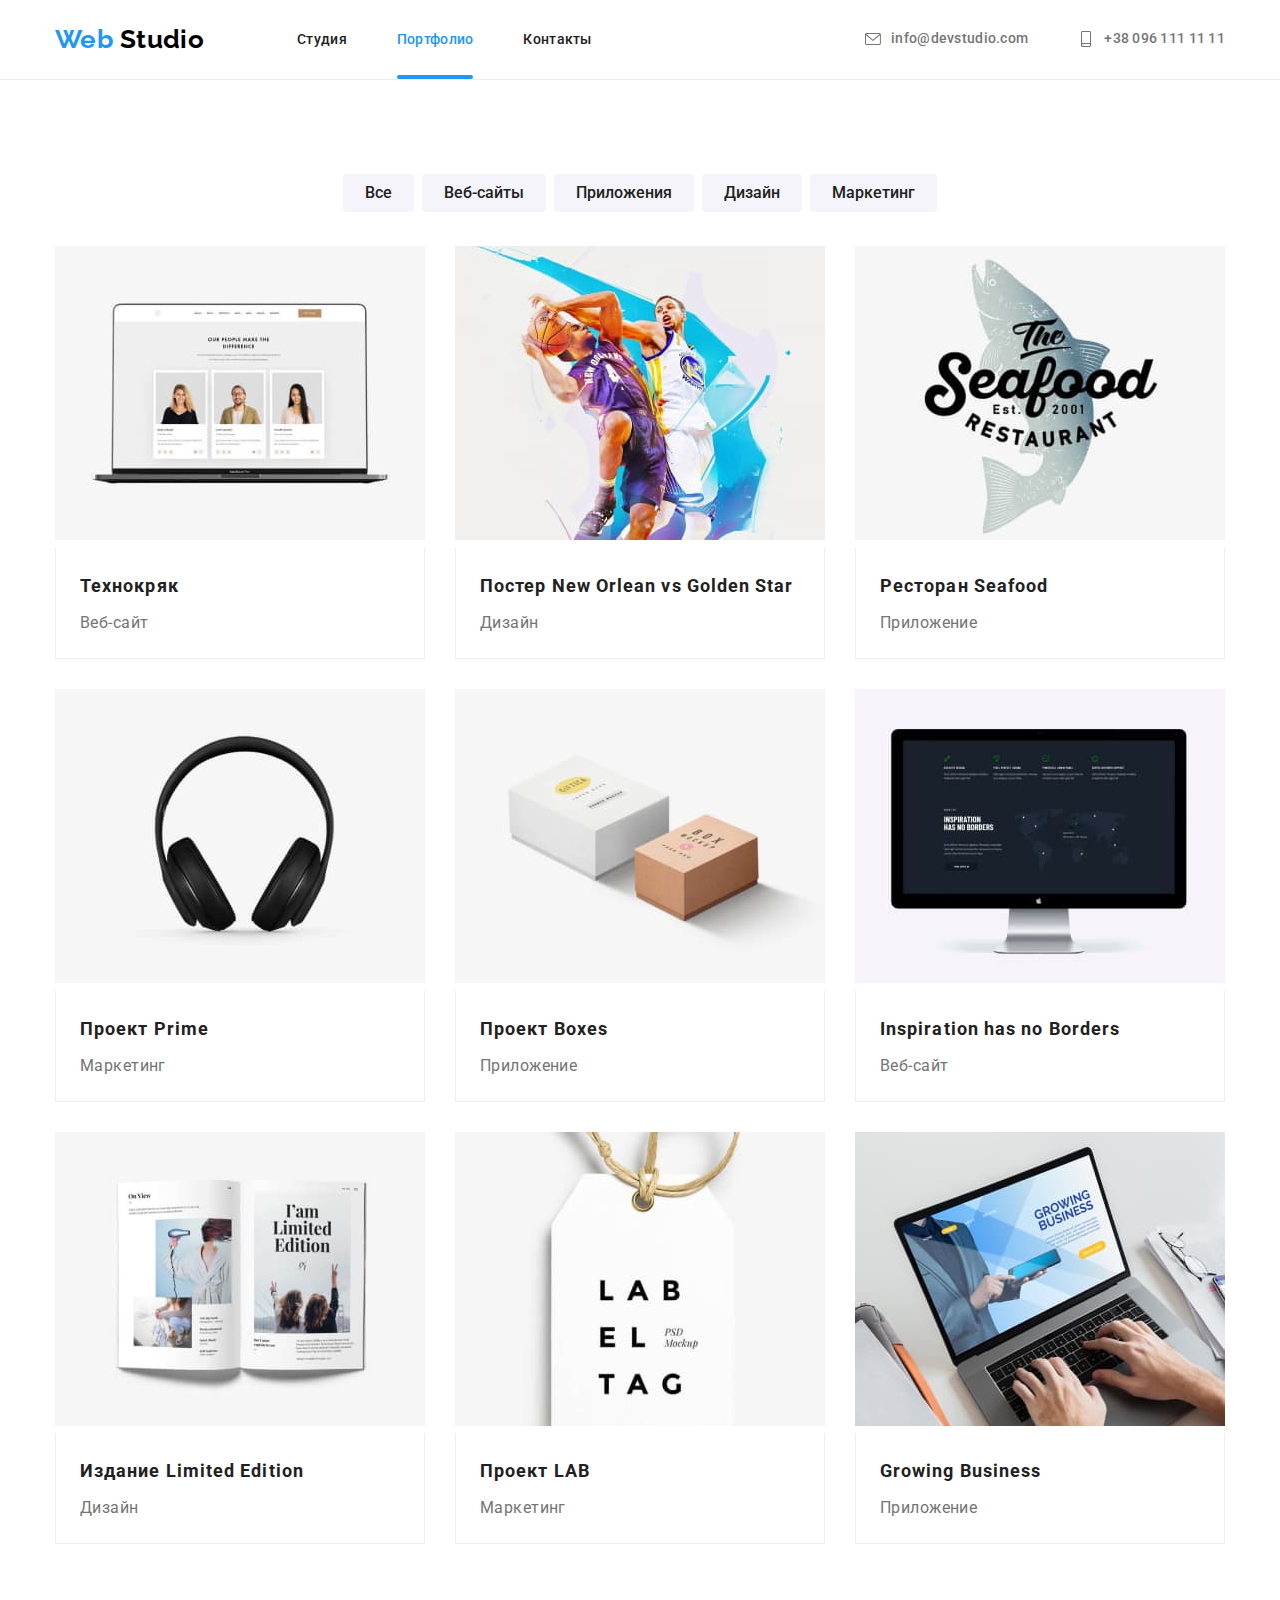
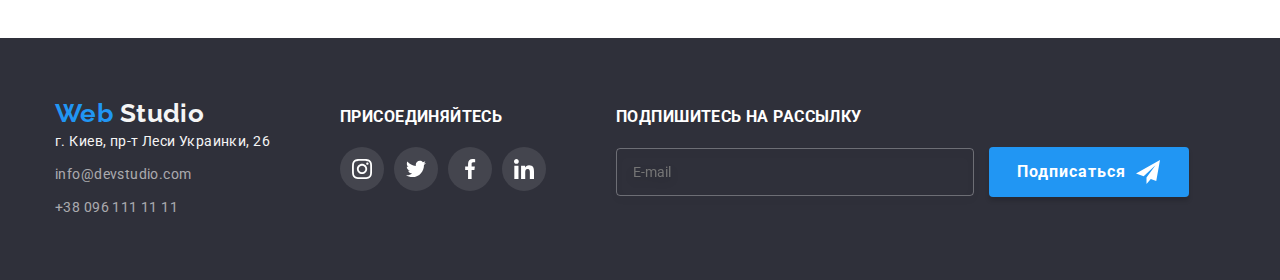
==== portfolio.html @ cd80f379 "sdtn" ====
<!DOCTYPE html>
<html lang="ru">
	<head>
		<meta charset="UTF-8" />
		<meta http-equiv="X-UA-Compatible" content="IE=edge" />
		<meta name="viewport" content="width=device-width, initial-scale=1.0" />
		<link rel="preconnect" href="https://fonts.googleapis.com" />
		<link rel="preconnect" href="https://fonts.gstatic.com" crossorigin />
		<link
			href="https://fonts.googleapis.com/css2?family=Raleway:wght@700&family=Roboto:wght@400;500;700;900&display=swap"
			rel="stylesheet"
		/>
		<title>Document</title>
		<link
			rel="stylesheet"
			href="https://cdnjs.cloudflare.com/ajax/libs/modern-normalize/1.1.0/modern-normalize.min.css"
		/>
		<link rel="stylesheet" href="./css/styles.css" />
	</head>
	<body>
		<!-- Верхняя линия -->
		<header class="header">
			<div class="container main-nav">
				<a href="./index.html" class="logo">Web <span class="logo-studio">Studio</span> </a>
				<nav>
					<ul class="site-nav list">
						<li class="item"><a href="./index.html" class="link">Студия</a></li>
						<li class="item"><a href="./portfolio.html" class="link current">Портфолио</a></li>
						<li class="item"><a href="" class="link">Контакты</a></li>
					</ul>
				</nav>
				<ul class="header-contacts list">
					<li class="item">
						<a href="mailto:info@devstudio.com" class="link">
							<svg class="icon">
								<use href="./images/icon.svg#envelope"></use></svg
							>info@devstudio.com</a
						>
					</li>
					<li class="item">
						<a href="tel:+380961111111" class="link">
							<svg class="icon">
								<use href="./images/icon.svg#smartphone"></use></svg
							>+38 096 111 11 11</a
						>
					</li>
				</ul>
			</div>
		</header>
		<main>
			<!-- Фильтр -->
			<section class="portfolio">
				<div class="container">
					<!-- Прихований заголовок -->
					<h2 class="visually-hidden">Фильтр</h2>
					<ul class="list filter">
						<li class="item"><button type="button" class="btn">Все</button></li>
						<li class="item"><button type="button" class="btn">Веб-сайты</button></li>
						<li class="item"><button type="button" class="btn">Приложения</button></li>
						<li class="item"><button type="button" class="btn">Дизайн</button></li>
						<li class="item"><button type="button" class="btn">Маркетинг</button></li>
					</ul>
					<!-- Прихований заголовок -->
					<h2 class="visually-hidden">Проекты</h2>
					<ul class="list projects">
						<li class="item">
							<a class="link" href="">
								<div class="box-image">
									<img src="./images/portfolio-projects/project1.jpg" alt="" width="370" class="photo" />
									<div class="hidden">
										<p class="hidden-text"
											>Ресурс предлагает комплексные предложения с разным уровнем функционала и сервисов. Все это
											позволит посетителю получить исчерпывающие сведения о компании или частном лице.</p
										>
									</div>
								</div>
								<div class="photo-text">
									<h3 class="list-titel">Технокряк</h3>
									<p class="list-text">Веб-сайт</p>
								</div>
							</a>
						</li>
						<li class="item">
							<a href="" class="link">
								<div class="box-image">
									<img src="./images/portfolio-projects/project2.jpg" alt="" width="370" class="photo" />
									<div class="hidden">
										<p class="hidden-text"
											>Ресурс предлагает комплексные предложения с разным уровнем функционала и сервисов. Все это
											позволит посетителю получить исчерпывающие сведения о компании или частном лице.</p
										>
									</div>
								</div>
								<div class="photo-text">
									<h3 class="list-titel">Постер New Orlean vs Golden Star</h3>
									<p class="list-text">Дизайн</p>
								</div>
							</a>
						</li>
						<li class="item">
							<a href="" class="link">
								<div class="box-image">
									<img src="./images/portfolio-projects/project3.jpg" alt="" width="370" class="photo" />
									<div class="hidden">
										<p class="hidden-text"
											>Ресурс предлагает комплексные предложения с разным уровнем функционала и сервисов. Все это
											позволит посетителю получить исчерпывающие сведения о компании или частном лице.</p
										>
									</div>
								</div>
								<div class="photo-text">
									<h3 class="list-titel">Ресторан Seafood</h3>
									<p class="list-text">Приложение</p>
								</div>
							</a>
						</li>
						<li class="item">
							<a href="" class="link">
								<div class="box-image">
									<img src="./images/portfolio-projects/project4.jpg" alt="" width="370" class="photo" />
									<div class="hidden">
										<p class="hidden-text"
											>Ресурс предлагает комплексные предложения с разным уровнем функционала и сервисов. Все это
											позволит посетителю получить исчерпывающие сведения о компании или частном лице.</p
										>
									</div>
								</div>
								<div class="photo-text">
									<h3 class="list-titel">Проект Prime</h3>
									<p class="list-text">Маркетинг</p>
								</div>
							</a>
						</li>
						<li class="item">
							<a href="" class="link">
								<div class="box-image">
									<img src="./images/portfolio-projects/project5.jpg" alt="" width="370" class="photo" />
									<div class="hidden">
										<p class="hidden-text"
											>Ресурс предлагает комплексные предложения с разным уровнем функционала и сервисов. Все это
											позволит посетителю получить исчерпывающие сведения о компании или частном лице.</p
										>
									</div>
								</div>
								<div class="photo-text">
									<h3 class="list-titel">Проект Boxes</h3>
									<p class="list-text">Приложение</p>
								</div>
							</a>
						</li>
						<li class="item">
							<a href="" class="link">
								<div class="box-image">
									<img src="./images/portfolio-projects/project6.jpg" alt="" width="370" class="photo" />
									<div class="hidden">
										<p class="hidden-text"
											>Ресурс предлагает комплексные предложения с разным уровнем функционала и сервисов. Все это
											позволит посетителю получить исчерпывающие сведения о компании или частном лице.</p
										>
									</div>
								</div>
								<div class="photo-text">
									<h3 class="list-titel">Inspiration has no Borders</h3>
									<p class="list-text">Веб-сайт</p>
								</div>
							</a>
						</li>
						<li class="item">
							<a href="" class="link">
								<div class="box-image">
									<img src="./images/portfolio-projects/project7.jpg" alt="" width="370" class="photo" />
									<div class="hidden">
										<p class="hidden-text"
											>Ресурс предлагает комплексные предложения с разным уровнем функционала и сервисов. Все это
											позволит посетителю получить исчерпывающие сведения о компании или частном лице.</p
										>
									</div>
								</div>
								<div class="photo-text">
									<h3 class="list-titel">Издание Limited Edition</h3>
									<p class="list-text">Дизайн</p>
								</div>
							</a>
						</li>
						<li class="item">
							<a href="" class="link">
								<div class="box-image">
									<img src="./images/portfolio-projects/project8.jpg" alt="" width="370" class="photo" />
									<div class="hidden">
										<p class="hidden-text"
											>Ресурс предлагает комплексные предложения с разным уровнем функционала и сервисов. Все это
											позволит посетителю получить исчерпывающие сведения о компании или частном лице.</p
										>
									</div>
								</div>
								<div class="photo-text">
									<h3 class="list-titel">Проект LAB</h3>
									<p class="list-text">Маркетинг</p>
								</div>
							</a>
						</li>
						<li class="item">
							<a href="" class="link">
								<div class="box-image">
									<img src="./images/portfolio-projects/project9.jpg" alt="" width="370" class="photo" />
									<div class="hidden">
										<p class="hidden-text"
											>Ресурс предлагает комплексные предложения с разным уровнем функционала и сервисов. Все это
											позволит посетителю получить исчерпывающие сведения о компании или частном лице.</p
										>
									</div>
								</div>
								<div class="photo-text">
									<h3 class="list-titel">Growing Business</h3>
									<p class="list-text">Приложение</p>
								</div>
							</a>
						</li>
					</ul>
				</div>
			</section>
		</main>
		<!-- Подвал -->
		<footer class="footer">
			<div class="container">
				<div class="blok">
					<a href="./index.html" class="logo">Web <span class="logo-studio">Studio</span> </a>
					<address>
						<p class="address">г. Киев, пр-т Леси Украинки, 26</p>
						<ul class="footer-contacts list">
							<li class="item">
								<a href="mailto:info@devstudio.com" class="link">info@devstudio.com</a>
							</li>
							<li class="item"><a href="tel:+380961111111" class="link">+38 096 111 11 11</a></li>
						</ul>
					</address>
				</div>
				<div class="blok">
					<h3 class="blok-titel">присоединяйтесь</h3>
					<ul class="list social-links-company">
						<li class="item-links">
							<a class="link" href=""
								><svg class="icon">
									<use href="./images/icon.svg#instagram"></use>
								</svg>
							</a>
						</li>
						<li class="item-links">
							<a class="link" href=""
								><svg class="icon">
									<use href="./images/icon.svg#twitter"></use></svg
							></a>
						</li>
						<li class="item-links">
							<a class="link" href=""
								><svg class="icon">
									<use href="./images/icon.svg#facebook"></use></svg></a
						></li>
						<li class="item-links">
							<a class="link" href=""
								><svg class="icon">
									<use href="./images/icon.svg#linkedin"></use></svg></a
						></li>
					</ul>
				</div>
				<div class="blok">
					<h3 class="blok-titel">Подпишитесь на рассылку</h3>
					<form>
						<input type="email" placeholder="E-mail" class="blok-email" />
						<button type="submit" class="email-button">
							<span class="email-btn">
								<span class="email-text">Подписаться</span>
								<svg class="email-icon">
									<use href="./images/icon.svg#icon-send"></use>
								</svg>
							</span>
						</button>
					</form>
				</div>
			</div>
		</footer>
		<!-- /Подвал -->
	</body>
</html>
---- css/styles.css ----
:root {
	--text-color: #757575;
	--additional-text-color: #212121;
	--background-color: #f5f5f5;
	--additional-background-color: #f5f4fa;
	--header-bacground-color: #ffffff;
	--footer-background-color: #2f303a;
	--logo-color: #000000;
	--activation-color: #2196f3;
	--activation-btn-color: #188ce8;
	--footer-link-color: rgba(255, 255, 255, 0.6);
	--border-color: #eeeeee;
	--border-header-color: #ececec;
	--icon-color: #afb1b8;
	--background-links-company: rgba(255, 255, 255, 0.1);
	--background-hidden: rgba(33, 150, 243, 0.9);
	--placeholder-color: rgba(117, 117, 117, 0.5);
	--cubic: cubic-bezier(0.4, 0, 0.2, 1);
}

body {
	font-family: "Roboto", sans-serif;
	color: var(--text-color);
	font-size: 14px;
	line-height: 1.71;
	letter-spacing: 0.03em;
}

h1,
h2,
h3,
p,
li {
	margin-top: 0;
	margin-bottom: 0;
}

.container {
	margin-left: auto;
	margin-right: auto;
	width: 1200px;
	padding-left: 15px;
	padding-right: 15px;
}

.titel {
	margin-top: 0;
	margin-bottom: 0;
	text-align: center;
}

.list {
	list-style: none;
	margin: 0;
	padding: 0;
}

.visually-hidden {
	position: absolute;
	width: 1px;
	height: 1px;
	margin: -1px;
	border: 0;
	padding: 0;

	white-space: nowrap;
	clip-path: inset(100%);
	clip: rect(0 0 0 0);
	overflow: hidden;
}

/* Верхняя линия */

.header {
	padding-top: 24px;
	padding-bottom: 24px;

	background-color: var(--header-bacground-color);
	border-bottom: 1px solid var(--border-header-color);
}

.header > .container {
	padding-top: 0;
	padding-bottom: 0;
}

.main-nav {
	display: flex;
	align-items: center;
}

.logo {
	font-family: "Raleway";
	font-weight: 700;
	font-size: 26px;
	line-height: 1.19;
	color: var(--activation-color);
	text-decoration: none;
}

.header .logo {
	margin-right: 93px;
}

.header .logo-studio {
	color: var(--logo-color);
}

.site-nav {
	display: flex;
}

.site-nav .item {
	position: relative;
}

.site-nav .item + .item {
	margin-left: 50px;
}

.site-nav .link {
	font-weight: 500;
	line-height: 1.14;
	letter-spacing: 0.02em;
	color: var(--additional-text-color);
	text-decoration: none;
}

.site-nav .current {
	color: var(--activation-color);
}

.current::after {
	content: "";
	position: absolute;
	left: 0;
	bottom: -28px;
	width: 100%;
	height: 4px;

	background: #2196f3;
	border-radius: 2px;
}

.header-contacts {
	display: flex;
	margin-left: auto;
}

.header-contacts .item + .item {
	margin-left: 50px;
}

.header-contacts .link {
	display: flex;
	align-items: center;
	font-weight: 500;
	line-height: 1.14;
	letter-spacing: 0.02em;
	color: inherit;
	text-decoration: none;
}

.site-nav,
.header-contacts {
	list-style: none;
}

.site-nav .link,
.header-contacts .link {
	transition: color 250ms var(--cubic);
}

.site-nav .link:hover,
.site-nav .link:focus,
.header-contacts .link:hover,
.header-contacts .link:focus {
	color: var(--activation-color);
}

.header-contacts .icon {
	display: inline-block;
	margin-right: 10px;
	width: 16px;
	height: 16px;
	fill: currentColor;
}
/* /Верхняя линия */

/* index */

/* Шапка */

.hero {
	text-align: center;
	padding-top: 200px;
	padding-bottom: 200px;

	background-image: linear-gradient(to right, rgba(47, 48, 58, 0.4), rgba(47, 48, 58, 0.4)),
		url(../images/background-hero.jpg);
	background-color: var(--footer-background-color);
	background-repeat: no-repeat;
	background-position: 50% 50%;
	background-size: 1600px;
}

.hero .titel {
	margin-top: 0;
	margin-bottom: 30px;
	font-weight: 900;
	font-size: 44px;
	line-height: 1.36;

	letter-spacing: 0.06em;
	text-transform: uppercase;

	color: var(--background-color);
}

.hero .btn {
	min-width: 200px;
	padding: 10px 32px;
	font-weight: 700;
	font-size: 16px;
	line-height: 1.87;
	box-shadow: 0px 4px 4px rgba(0, 0, 0, 0.15);
	border-radius: 4px;
	border: 0;

	color: var(--background-color);
	background-color: var(--activation-color);

	cursor: pointer;
	font-family: inherit;
}
/* /Шапка */

/* Особености */
.peculiarities {
	padding-top: 94px;
	padding-bottom: 94px;
}

.peculiarities > .container {
	padding-bottom: 0;
}

.peculiarities .list-titel {
	margin-bottom: 10px;
	font-weight: 700;
	font-size: 14px;
	line-height: 1.14;
	text-transform: uppercase;
	color: var(--additional-text-color);
}

.peculiarities .list {
	display: flex;
}

.peculiarities .item {
	width: calc((100%-90px) / 4);
	margin-right: 30px;
}

.peculiarities .item:nth-child(4n) {
	margin-right: 0px;
}

.peculiarities .icon-box {
	display: flex;
	align-items: center;
	justify-content: center;
	height: 120px;
	margin-bottom: 30px;

	background: #f5f4fa;
	border-radius: 4px;
}

.peculiarities .icon {
	/* display: inline-block; */
	width: 70px;
	height: 70px;
}
/* /Особености */

/* Чем мы занимаемся */
/* Наша команда */

.work {
	padding-bottom: 94px;
}

.work .list {
	display: flex;
}

.work .item {
	position: relative;
	width: calc((100%-60px) / 3);
	margin-right: 30px;
}

.work .item:nth-child(3n) {
	margin-right: 0px;
}

.work .work-image {
	height: 100%;
}

.work .box {
	position: absolute;
	left: 0;
	bottom: 0;
	width: 100%;
	height: 70px;

	display: flex;
	justify-content: center;
	align-items: center;

	background: rgba(47, 48, 58, 0.8);
}

.work .box-titel {
	font-weight: 700;
	font-size: 14px;
	line-height: 16px;
	letter-spacing: 0.03em;
	text-transform: uppercase;

	color: var(--header-bacground-color);
}

.team {
	padding-top: 94px;
	padding-bottom: 94px;
}

.team-list {
	display: flex;
}

.team .item {
	width: calc((100%-90px) / 4);
	margin-right: 30px;
	text-align: center;
	box-shadow: 0px 1px 3px rgba(0, 0, 0, 0.12), 0px 1px 1px rgba(0, 0, 0, 0.14), 0px 2px 1px rgba(0, 0, 0, 0.2);
	border-radius: 0px 0px 4px 4px;
	background-color: var(--header-bacground-color);
}

.team .item:nth-child(4n) {
	margin-right: 0px;
}

.team {
	background-color: var(--additional-background-color);
}

.work .titel,
.team .titel {
	margin-bottom: 50px;
	font-weight: 700;
	font-size: 36px;
	line-height: 1.16;
	text-align: center;
	color: var(--additional-text-color);
}

.team .photo-text {
	padding-top: 30px;
	padding-bottom: 30px;
}

.team .list-titel {
	margin-bottom: 10px;

	font-weight: 500;
	font-size: 16px;
	line-height: 1.18;
	text-align: center;
	color: var(--additional-text-color);
}

.team .list-text {
	margin-bottom: 16px;
	font-size: 16px;
	line-height: 1.19;
	text-align: center;
}

.social-links {
	display: flex;
	justify-content: center;
	color: var(--icon-color);
}

.social-links .link {
	padding: 12px;
	text-decoration: none;
	display: block;
	width: 44px;
	height: 44px;
	border-radius: 50%;

	color: var(--icon-color);
	transition: color 250ms var(--cubic), background-color 250ms var(--cubic);
}

.social-links .link:hover,
.social-links .link:focus {
	background-color: var(--activation-color);
	color: var(--header-bacground-color);
}

.social-links .icon {
	display: inline-flex;
	width: 20px;
	height: 20px;
	fill: currentColor;
}

.social-links .item-links + .item-links {
	margin-left: 10px;
}

/* /Чем мы занимаемся */
/* /Наша команда */

/* Постоянные клиенты */

.client .titel {
	margin-bottom: 50px;
	font-weight: 700;
	font-size: 36px;
	line-height: 1.16;
	text-align: center;
	color: var(--additional-text-color);
}

.client {
	padding-top: 94px;
	padding-bottom: 94px;
}

.client .list {
	display: flex;
	color: var(--icon-color);
}

.client .item {
	width: 170px;
	height: 92px;
	/* padding: 16px 32px; */
}

.client .link {
	display: flex;
	align-items: center;
	justify-content: center;
	color: var(--icon-color);

	border: 1px solid;
	border-radius: 4px;
	width: 100%;
	height: 100%;

	transition: color 250ms var(--cubic), border 250ms var(--cubic);
}

.client .link:hover,
.client .link:focus {
	color: var(--activation-color);
}

.client .item + .item {
	margin-left: 30px;
}

.client .icon {
	display: block;
	width: 106px;
	height: 60px;
	fill: currentColor;
}

/* /Постоянные клиенты */

/* Модальне вікно */

.backdrop {
	position: fixed;
	top: 0;
	right: 0;
	bottom: 0;
	left: 0;

	background: rgba(0, 0, 0, 0.2);
	opacity: 1;
	transition: opacity 250ms var(--cubic), visibility 250ms var(--cubic);
}

.backdrop.is-hidden .modal {
	transform: translate(-50%, -50%) scale(0.5);
}

.modal {
	position: absolute;
	top: 50%;
	left: 50%;

	width: 528px;
	height: 581px;
	padding: 40px;

	background-color: var(--header-bacground-color);
	box-shadow: 0px 1px 3px rgba(0, 0, 0, 0.12), 0px 1px 1px rgba(0, 0, 0, 0.14), 0px 2px 1px rgba(0, 0, 0, 0.2);
	border-radius: 4px;

	transform: translate(-50%, -50%) scale(1);
	transition: transform 250ms var(--cubic);
}

.modal .close {
	position: absolute;
	top: 8px;
	right: 8px;
	display: flex;
	justify-content: center;
	align-items: center;

	width: 30px;
	height: 30px;

	border-radius: 50%;
	border: 1px solid rgba(0, 0, 0, 0.1);
	background-color: var(--header-bacground-color);
	transition: fill 250ms var(--cubic);
}

.modal .close-icon {
	width: 18px;
	height: 18px;
}

.modal .close:hover,
.modal .close:focus {
	fill: var(--activation-color);
}

.modal .titel {
	margin-bottom: 12px;
	font-size: 20px;
	line-height: 1.15;
	letter-spacing: 0.03em;
	color: var(--additional-text-color);
}

.modal .form {
	display: flex;
	flex-wrap: wrap;
}

.modal .form-fild {
	position: relative;
	width: 100%;

	display: flex;
	flex-direction: column;
	margin-bottom: 10px;
}

.modal .form-fild.last {
	margin-bottom: 20px;
}

.modal .form-text {
	margin-bottom: 4px;

	font-size: 12px;
	line-height: 1.17;
	letter-spacing: 0.01em;
	color: var(--text-color);
}

.form-box {
	position: relative;
}

.modal .form-input {
	font: inherit;
	padding-left: 42px;
	height: 40px;
	width: 100%;
	border: none;
	border: 1px solid rgba(33, 33, 33, 0.2);
	border-radius: 4px;
	outline: none;
	transition: border 250ms var(--cubic);
}

.form-input:focus {
	border: 1px solid var(--activation-color);
}

.modal .form-comment {
	padding: 12px 16px;
	height: 120px;
	resize: none;
}

.modal .form-comment::placeholder {
	color: var(--placeholder-color);
}

.modal .form-icon {
	position: absolute;
	left: 12px;
	top: 50%;
	width: 18px;
	height: 18px;

	fill: var(--additional-text-color);
	transform: translateY(-50%);
	transition: fill 250ms var(--cubic);
}

.form-input:focus + .form-icon {
	fill: var(--activation-color);
}

.modal .form-checkbox {
	display: flex;
	align-items: center;
	margin-bottom: 30px;
}

.modal .checkbox-icon {
	width: 16px;
	height: 15px;
	border: 2px solid var(--additional-text-color);
	border-radius: 2px;
}

.checkbox:checked + .checkbox-icon {
	border: none;
	background-color: var(--activation-color);
}

.modal .checkbox-text {
	margin-left: 7px;
	line-height: 1.71;
	letter-spacing: 0.03em;
}

.modal .checkbox-link {
	color: var(--activation-color);
}

.modal .btn {
	margin-left: auto;
	margin-right: auto;
	min-width: 200px;
	padding: 10px 32px;

	font-weight: 700;
	font-size: 16px;
	line-height: 1.87;
	box-shadow: 0px 4px 4px rgba(0, 0, 0, 0.15);
	border-radius: 4px;
	border: 0;

	color: var(--background-color);
	background-color: var(--activation-color);

	cursor: pointer;
	font-family: inherit;
	transition: background-color 250ms var(--cubic);
}

.modal .btn:hover,
.modal .btn:focus {
	background-color: var(--activation-btn-color);
}

.backdrop.is-hidden {
	visibility: visible;
	opacity: 0;
	pointer-events: none;
}

/* /Модальне вікно */

/* portfolio */

/* Проекты */

.portfolio {
	padding-top: 94px;
	padding-bottom: 94px;
}

.portfolio .filter {
	display: flex;
	justify-content: center;
	margin-bottom: 34px;
}

.filter .item {
	margin-right: 8px;
}

.filter .item:last-child {
	margin-right: 0;
}

.filter .btn {
	padding-top: 6px;
	padding-right: 22px;
	padding-bottom: 6px;
	padding-left: 22px;

	font-weight: 500;
	font-size: 16px;
	line-height: 1.62;
	color: var(--additional-text-color);
	background-color: var(--additional-background-color);
	border: none;
	border-radius: 4px;

	cursor: pointer;
	font-family: inherit;
	transition: color 250ms var(--cubic), background-color 250ms var(--cubic), box-shadow 250ms var(--cubic);
}

.filter .btn:hover,
.filter .btn:focus {
	color: var(--background-color);
	background-color: var(--activation-color);
	box-shadow: 0px 3px 1px rgba(0, 0, 0, 0.1), 0px 1px 2px rgba(0, 0, 0, 0.08), 0px 2px 2px rgba(0, 0, 0, 0.12);
}

.projects {
	display: flex;
	flex-wrap: wrap;
}

.projects .link {
	display: inline-block;
	text-decoration: none;
	color: inherit;
	transition: box-shadow 250ms var(--cubic);
}

.projects .item {
	box-sizing: border-box;

	width: 370px;
	margin-right: 30px;
	margin-bottom: 30px;
}

.projects .item:nth-last-child(-n + 3) {
	margin-bottom: 0;
}

.projects .item:nth-child(3n) {
	margin-right: 0px;
}

.projects .link:hover,
.projects .link:focus {
	box-shadow: 0px 1px 1px rgba(0, 0, 0, 0.12), 0px 4px 4px rgba(0, 0, 0, 0.06), 1px 4px 6px rgba(0, 0, 0, 0.16);
}

.projects .box-image {
	position: relative;
	overflow: hidden;
}

.projects .hidden {
	position: absolute;
	left: 0;
	top: 0;
	width: 100%;
	height: 100%;
	transform: translateY(100%);
	transition: transform 250ms var(--cubic);

	background: var(--background-hidden);
}

.projects .link:hover .hidden,
.projects .link:focus .hidden {
	transform: translateY(0);
}

.projects .hidden-text {
	display: inline-block;
	font-size: 18px;
	line-height: 1.56;
	letter-spacing: 0.03em;

	margin-top: 63px;
	margin-right: 24px;
	margin-bottom: 63px;
	margin-left: 24px;

	color: var(--header-bacground-color);
}

.projects .photo-text {
	padding-top: 20px;
	padding-right: 24px;
	padding-bottom: 20px;
	padding-left: 24px;

	background: var(--header-bacground-color);
	border-right: 1px solid var(--border-color);
	border-bottom: 1px solid var(--border-color);
	border-left: 1px solid var(--border-color);
}

.projects .list-titel {
	margin-bottom: 4px;

	font-weight: 700;
	font-size: 18px;
	line-height: 2;
	letter-spacing: 0.06em;

	color: var(--additional-text-color);
}

.projects .list-text {
	font-size: 16px;
	line-height: 1.87;
}

/* /Проекты */

/* Подвал */

.footer {
	background-color: var(--footer-background-color);
	padding-top: 60px;
	padding-bottom: 60px;
}

.footer .logo {
	display: inline-block;
}

.footer .logo-studio {
	color: var(--background-color);
}

.footer .address {
	margin-bottom: 9px;
	color: var(--background-color);
	font-style: normal;
}

.footer-contacts {
	list-style: none;
}

.footer .item:not(:last-child) {
	margin-bottom: 9px;
}

.footer-contacts .link {
	color: rgba(255, 255, 255, 0.6);
	font-style: normal;
	text-decoration: none;
	transition: color 250ms var(--cubic);
}

.footer-contacts .link:hover,
.footer-contacts .link:focus {
	color: var(--activation-color);
}

.footer .container {
	display: flex;
	align-items: baseline;
}

.footer .blok + .blok {
	margin-left: 70px;
}

.footer .blok-titel {
	/* margin-top: 12px; */
	margin-bottom: 20px;

	font-weight: 700;
	line-height: 1.14;
	text-transform: uppercase;
	color: var(--header-bacground-color);
}

.social-links-company {
	display: flex;
	justify-content: center;
	color: var(--header-bacground-color);
}

.social-links-company .link {
	padding: 12px;
	text-decoration: none;
	display: block;
	width: 44px;
	height: 44px;
	border-radius: 50%;

	color: var(--header-bacground-color);
	background-color: var(--background-links-company);
	transition: background-color 250ms var(--cubic);
}

.social-links-company .link:hover,
.social-links-company .link:focus {
	background-color: var(--activation-color);
}

.social-links-company .icon {
	display: inline-flex;
	width: 20px;
	height: 20px;
	fill: currentColor;
}

.social-links-company .item-links + .item-links {
	margin-left: 10px;
}

.blok-email {
	outline: none;
	padding: 15px 16px;
	width: 358px;
	border: 1px solid rgba(255, 255, 255, 0.3);
	filter: drop-shadow(0px 4px 4px rgba(0, 0, 0, 0.15));
	border-radius: 4px;
	background-color: transparent;
	color: var(--header-bacground-color);
}

.email-button {
	min-width: 200px;
	height: 50px;
	padding: 10px 28px;
	margin-left: 12px;

	box-shadow: 0px 4px 4px rgba(0, 0, 0, 0.15);
	border-radius: 4px;
	border: none;
	background-color: var(--activation-color);
}

.email-btn {
	display: flex;
	align-items: center;
}

.email-text {
	margin-right: 10px;
	font-weight: 700;
	font-size: 16px;
	line-height: 1.88;
	display: flex;
	align-items: center;
	text-align: center;
	letter-spacing: 0.06em;
	color: var(--header-bacground-color);
}

.email-icon {
	width: 24px;
	height: 24px;
	fill: var(--header-bacground-color);
}

/* /Подвал */
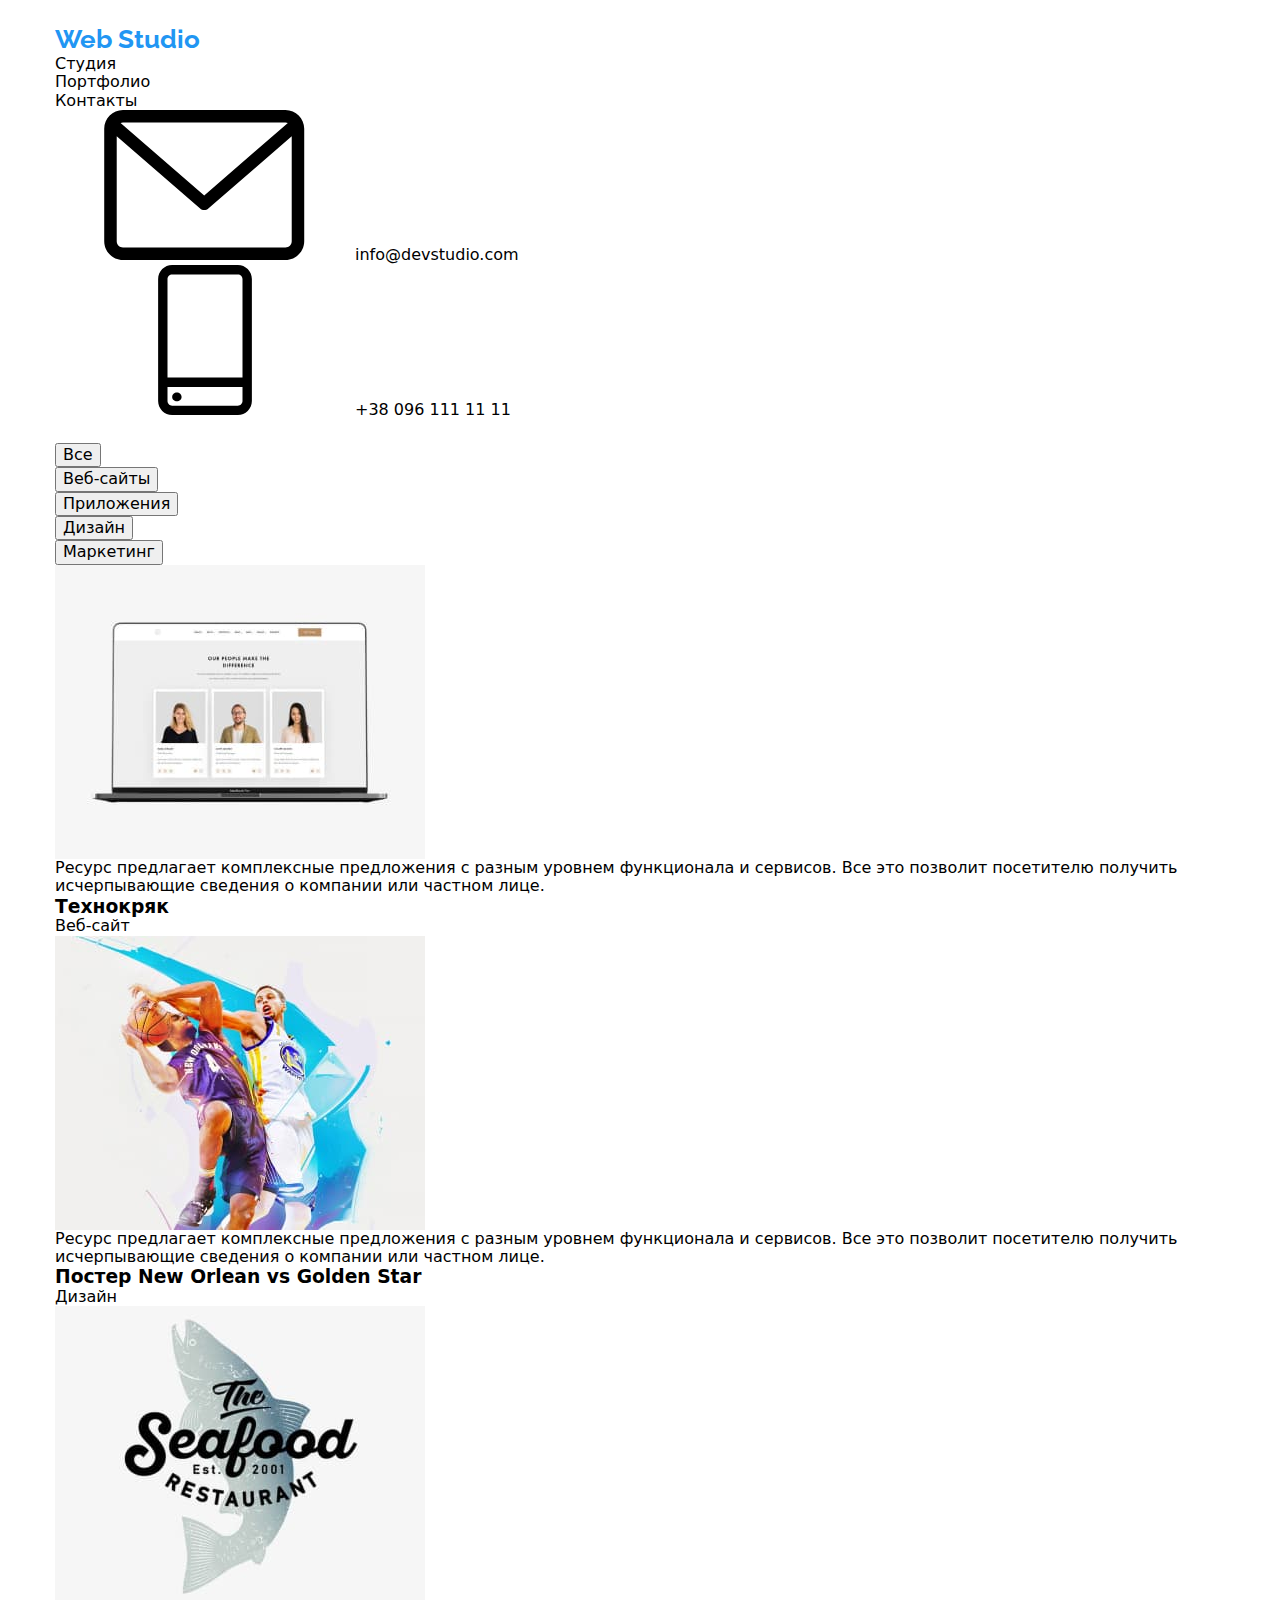
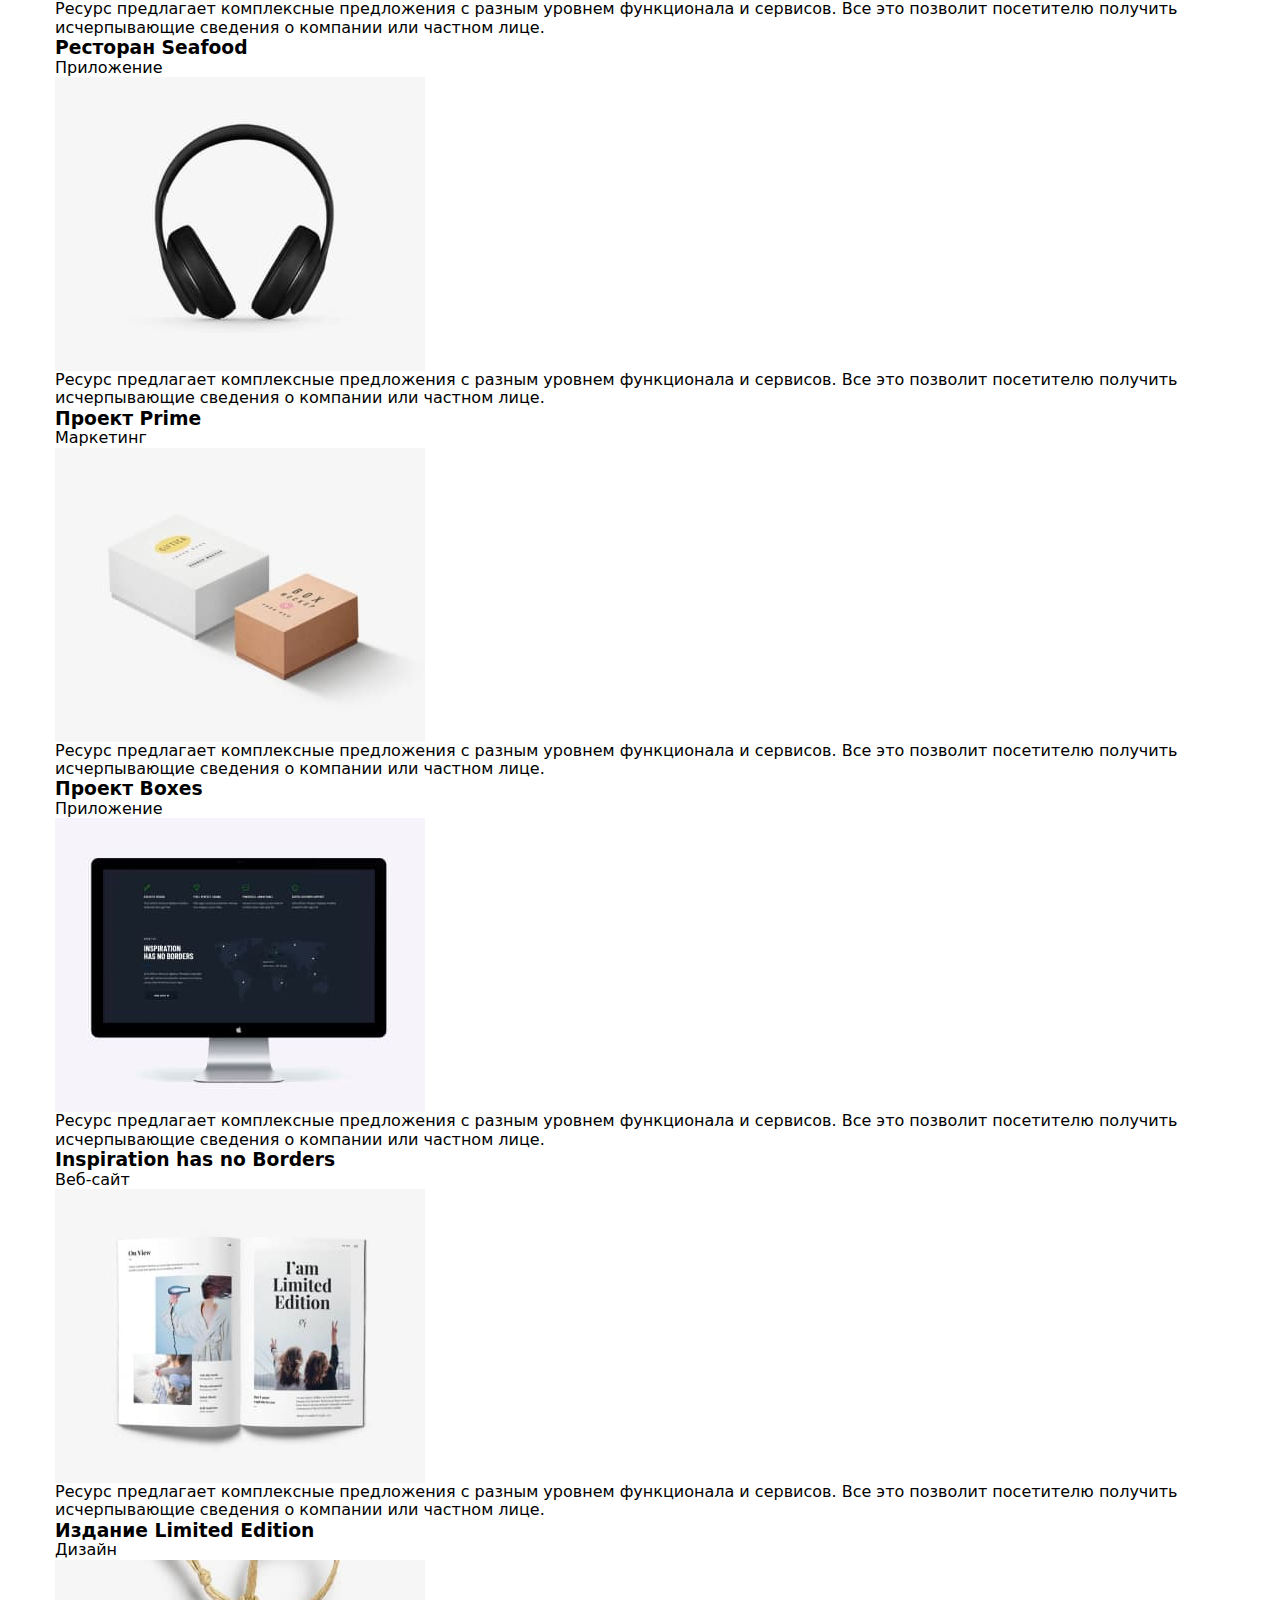
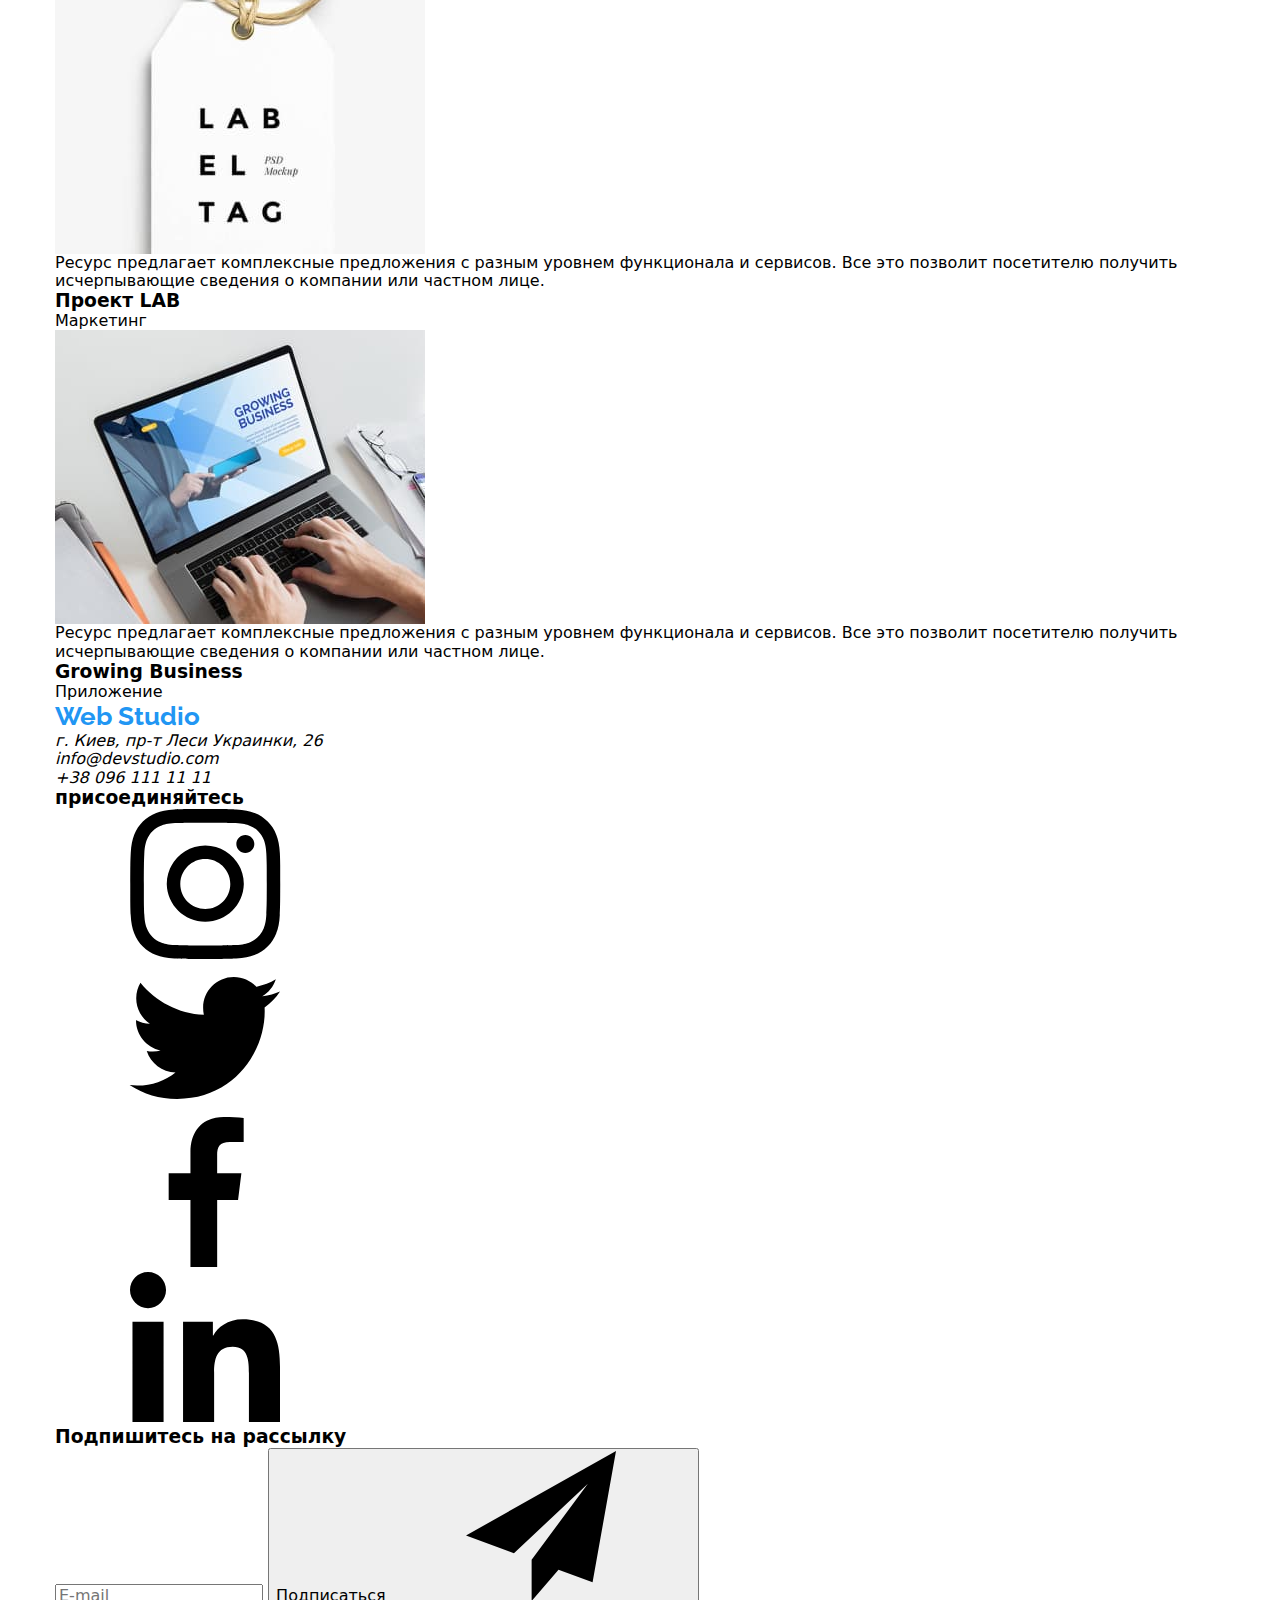
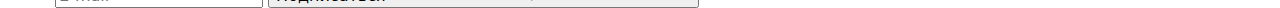
==== commit 78416083: "updata" ====
--- a/portfolio.html
+++ b/portfolio.html
@@ -15,13 +15,13 @@
 			rel="stylesheet"
 			href="https://cdnjs.cloudflare.com/ajax/libs/modern-normalize/1.1.0/modern-normalize.min.css"
 		/>
-		<link rel="stylesheet" href="./css/styles.css" />
+		<link rel="stylesheet" href="./css/main.min.css" />
 	</head>
 	<body>
 		<!-- Верхняя линия -->
 		<header class="header">
 			<div class="container main-nav">
-				<a href="./index.html" class="logo">Web <span class="logo-studio">Studio</span> </a>
+				<a href="./index.html" class="link logo">Web <span class="logo-studio">Studio</span> </a>
 				<nav>
 					<ul class="site-nav list">
 						<li class="item"><a href="./index.html" class="link">Студия</a></li>
@@ -224,7 +224,7 @@
 		<footer class="footer">
 			<div class="container">
 				<div class="blok">
-					<a href="./index.html" class="logo">Web <span class="logo-studio">Studio</span> </a>
+					<a href="./index.html" class="link logo">Web <span class="logo-studio">Studio</span> </a>
 					<address>
 						<p class="address">г. Киев, пр-т Леси Украинки, 26</p>
 						<ul class="footer-contacts list">
--- a/css/main.min.css
+++ b/css/main.min.css
@@ -0,0 +1 @@
+.visually-hidden{position:absolute;white-space:nowrap;width:1px;height:1px;overflow:hidden;border:0;padding:0;clip:rect(0 0 0 0);-webkit-clip-path:inset(50%);clip-path:inset(50%);margin:-1px}h1,h2,h3,h4,h5,h6,p{margin:0}img{display:block;max-width:100%;height:auto}.link{text-decoration:none;color:currentColor}.list{list-style:none;padding:0;margin:0}.container{width:1200px;padding-left:15px;padding-right:15px;margin-left:auto;margin-right:auto}.header{padding-top:24px;padding-bottom:24px;border-bottom:1px solid var(--border-header-color)}.logo{font-family:"Raleway",sans-serif;font-weight:700;font-size:26px;line-height:1.19;color:#2196f3;text-decoration:none}.logo__dark{color:#000}.header .logo{margin-right:93px}/*# sourceMappingURL=main.min.css.map */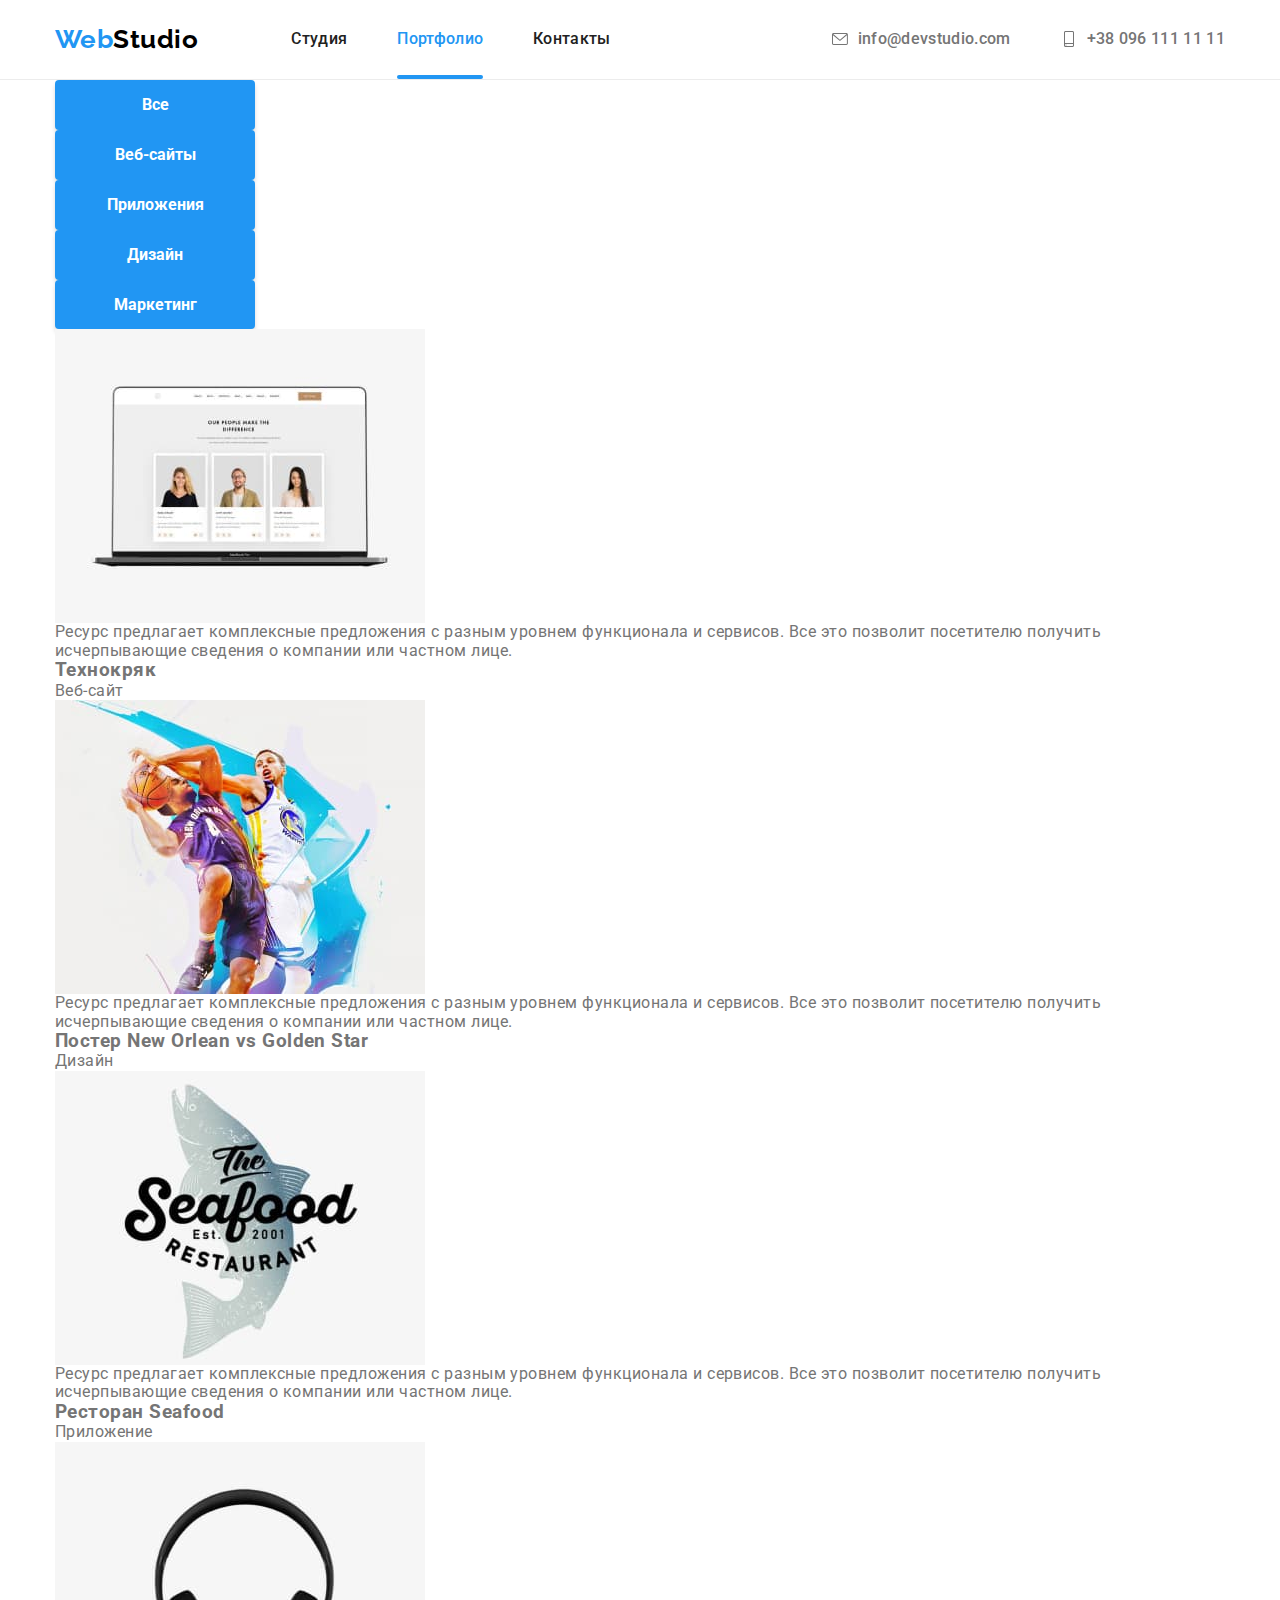
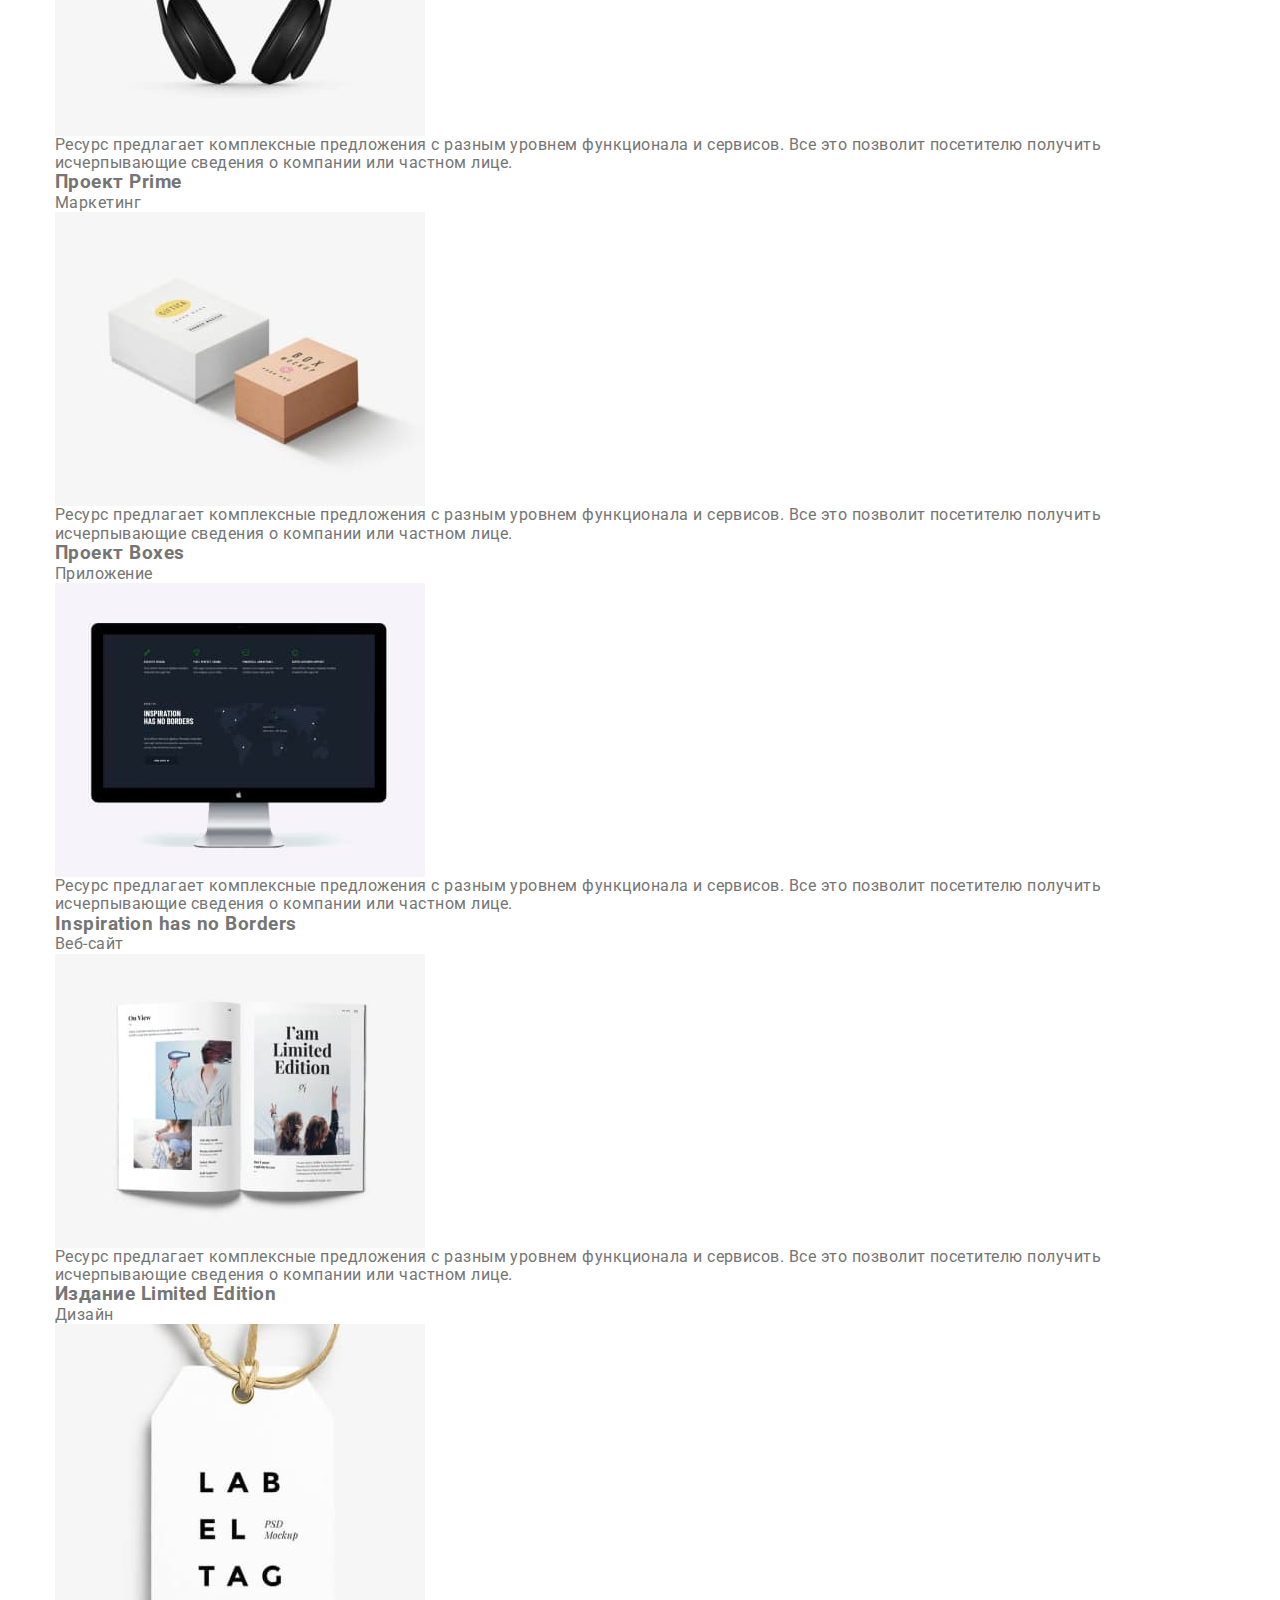
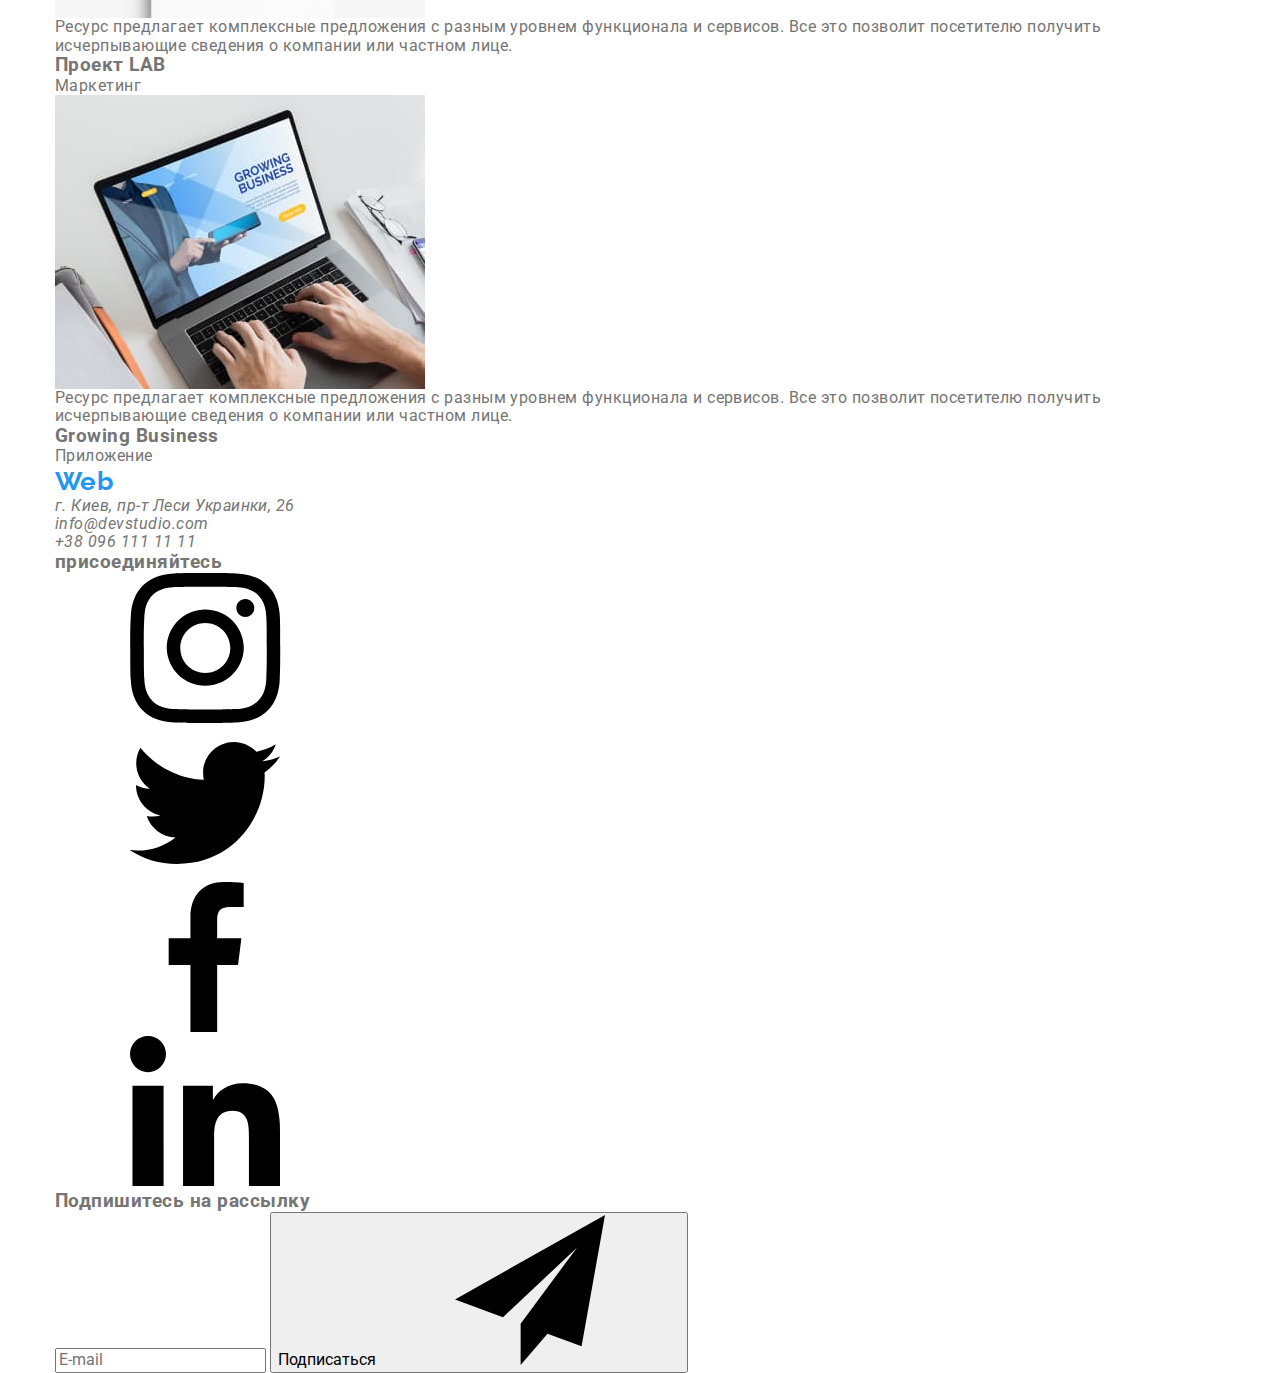
==== commit 99f3cf5f: "updata" ====
--- a/portfolio.html
+++ b/portfolio.html
@@ -20,26 +20,28 @@
 	<body>
 		<!-- Верхняя линия -->
 		<header class="header">
-			<div class="container main-nav">
-				<a href="./index.html" class="link logo">Web <span class="logo-studio">Studio</span> </a>
+			<div class="container header__container">
+				<a href="./index.html" class="link logo">Web<span class="logo--dark">Studio</span> </a>
 				<nav>
 					<ul class="site-nav list">
-						<li class="item"><a href="./index.html" class="link">Студия</a></li>
-						<li class="item"><a href="./portfolio.html" class="link current">Портфолио</a></li>
-						<li class="item"><a href="" class="link">Контакты</a></li>
+						<li class="site-nav__item"><a href="./index.html" class="site-nav__link link">Студия</a></li>
+						<li class="site-nav__item"
+							><a href="./portfolio.html" class="site-nav__link link site-nav__link--current">Портфолио</a></li
+						>
+						<li class="site-nav__item"><a href="" class="site-nav__link link">Контакты</a></li>
 					</ul>
 				</nav>
-				<ul class="header-contacts list">
-					<li class="item">
-						<a href="mailto:info@devstudio.com" class="link">
-							<svg class="icon">
+				<ul class="contacts list">
+					<li class="contacts__item">
+						<a href="mailto:info@devstudio.com" class="contacts__link link">
+							<svg class="contacts__icon">
 								<use href="./images/icon.svg#envelope"></use></svg
 							>info@devstudio.com</a
 						>
 					</li>
-					<li class="item">
-						<a href="tel:+380961111111" class="link">
-							<svg class="icon">
+					<li class="contacts__item">
+						<a href="tel:+380961111111" class="contacts__link link">
+							<svg class="contacts__icon">
 								<use href="./images/icon.svg#smartphone"></use></svg
 							>+38 096 111 11 11</a
 						>
@@ -224,7 +226,7 @@
 		<footer class="footer">
 			<div class="container">
 				<div class="blok">
-					<a href="./index.html" class="link logo">Web <span class="logo-studio">Studio</span> </a>
+					<a href="./index.html" class="link logo">Web<span class="logo--white">Studio</span> </a>
 					<address>
 						<p class="address">г. Киев, пр-т Леси Украинки, 26</p>
 						<ul class="footer-contacts list">
--- a/css/main.min.css
+++ b/css/main.min.css
@@ -1 +1 @@
-.visually-hidden{position:absolute;white-space:nowrap;width:1px;height:1px;overflow:hidden;border:0;padding:0;clip:rect(0 0 0 0);-webkit-clip-path:inset(50%);clip-path:inset(50%);margin:-1px}h1,h2,h3,h4,h5,h6,p{margin:0}img{display:block;max-width:100%;height:auto}.link{text-decoration:none;color:currentColor}.list{list-style:none;padding:0;margin:0}.container{width:1200px;padding-left:15px;padding-right:15px;margin-left:auto;margin-right:auto}.header{padding-top:24px;padding-bottom:24px;border-bottom:1px solid var(--border-header-color)}.logo{font-family:"Raleway",sans-serif;font-weight:700;font-size:26px;line-height:1.19;color:#2196f3;text-decoration:none}.logo__dark{color:#000}.header .logo{margin-right:93px}/*# sourceMappingURL=main.min.css.map */+.visually-hidden{position:absolute;white-space:nowrap;width:1px;height:1px;overflow:hidden;border:0;padding:0;clip:rect(0 0 0 0);-webkit-clip-path:inset(50%);clip-path:inset(50%);margin:-1px}h1,h2,h3,h4,h5,h6,p{margin:0}img{display:block;max-width:100%;height:auto}.link{text-decoration:none;color:currentColor}.list{list-style:none;padding:0;margin:0}body{font-family:"Roboto",sans-serif;color:#212121;letter-spacing:.03em;color:#757575}.container{width:1200px;padding-left:15px;padding-right:15px;margin-left:auto;margin-right:auto}.header{padding-top:24px;padding-bottom:24px;border-bottom:1px solid #ececec}.header__container{display:-webkit-box;display:-ms-flexbox;display:flex;-webkit-box-align:center;-ms-flex-align:center;align-items:center}.logo{font-family:"Raleway",sans-serif;font-weight:700;font-size:26px;line-height:1.19;color:#2196f3;text-decoration:none}.logo--dark{color:#000}.logo--white{color:#fff}.header .logo{margin-right:93px}.social-links{display:-webkit-box;display:-ms-flexbox;display:flex;-webkit-box-pack:center;-ms-flex-pack:center;justify-content:center;color:#afb1b8}.social-links__item+.social-links__item{margin-left:10px}.social-links__link{padding:12px;display:block;width:44px;height:44px;border-radius:50%;color:"Raleway",sans-serif;-webkit-transition:color 250ms cubic-bezier(0.4, 0, 0.2, 1),background-color 250ms cubic-bezier(0.4, 0, 0.2, 1);transition:color 250ms cubic-bezier(0.4, 0, 0.2, 1),background-color 250ms cubic-bezier(0.4, 0, 0.2, 1)}.social-links__link:hover,.social-links__link:focus{background-color:#2196f3;color:#fff}.social-links__icon{display:-webkit-inline-box;display:-ms-inline-flexbox;display:inline-flex;width:20px;height:20px;fill:currentColor}.site-nav{display:-webkit-box;display:-ms-flexbox;display:flex}.site-nav__item{position:relative}.site-nav__item+.site-nav__item{margin-left:50px}.site-nav__link{font-weight:500;line-height:1.14;letter-spacing:.02em;color:#212121;-webkit-transition:color 250ms cubic-bezier(0.4, 0, 0.2, 1);transition:color 250ms cubic-bezier(0.4, 0, 0.2, 1)}.site-nav__link:hover,.site-nav__link:focus{color:#2196f3}.site-nav__link--current{color:#2196f3}.site-nav__link--current::after{content:"";position:absolute;left:0;bottom:-30px;width:100%;height:4px;background:#2196f3;border-radius:2px}.contacts{display:-webkit-box;display:-ms-flexbox;display:flex;margin-left:auto}.contacts__item+.contacts__item{margin-left:50px}.contacts__item:hover,.contacts__item:focus{color:#2196f3}.contacts__link{display:-webkit-box;display:-ms-flexbox;display:flex;-webkit-box-align:center;-ms-flex-align:center;align-items:center;font-weight:500;line-height:1.14;letter-spacing:.02em;color:inherit;-webkit-transition:color 250ms cubic-bezier(0.4, 0, 0.2, 1);transition:color 250ms cubic-bezier(0.4, 0, 0.2, 1)}.contacts__icon{display:inline-block;margin-right:10px;width:16px;height:16px;fill:currentColor}.hero{text-align:center;padding-top:200px;padding-bottom:200px;background-image:-webkit-gradient(linear, left top, right top, from(rgba(47, 48, 58, 0.4)), to(rgba(47, 48, 58, 0.4))),url(../images/background-hero.jpg);background-image:linear-gradient(to right, rgba(47, 48, 58, 0.4), rgba(47, 48, 58, 0.4)),url(../images/background-hero.jpg);background-color:#2f303a;background-repeat:no-repeat;background-position:50% 50%;background-size:1600px}.hero__titel{margin-top:0;margin-bottom:30px;font-weight:900;font-size:44px;line-height:1.36;letter-spacing:.06em;text-transform:uppercase;color:#fff}.btn{min-width:200px;padding:10px 32px;font-weight:700;font-size:16px;line-height:1.87;-webkit-box-shadow:0px 4px 4px rgba(0,0,0,.15);box-shadow:0px 4px 4px rgba(0,0,0,.15);border-radius:4px;border:0;color:#fff;background-color:#2196f3;cursor:pointer;font-family:inherit}.peculiarities{padding-top:94px;padding-bottom:94px}.peculiarities__container{padding-bottom:0}.peculiarities__list{display:-webkit-box;display:-ms-flexbox;display:flex}.peculiarities__box{display:-webkit-box;display:-ms-flexbox;display:flex;-webkit-box-align:center;-ms-flex-align:center;align-items:center;-webkit-box-pack:center;-ms-flex-pack:center;justify-content:center;height:120px;margin-bottom:30px;background:#f5f4fa;border-radius:4px}.peculiarities__icon{width:70px;height:70px}.peculiarities__titel{margin-bottom:10px;font-weight:700;font-size:14px;line-height:1.14;text-transform:uppercase;color:#212121}.peculiarities__item{width:calc((100% - 90px)/4);margin-right:30px}.peculiarities__item:nth-child(4n){margin-right:0px}.work{padding-bottom:94px}.work__titel{text-align:center;margin-bottom:50px;font-weight:700;font-size:36px;line-height:1.16;color:#212121}.work__list{display:-webkit-box;display:-ms-flexbox;display:flex}.work__item{position:relative;width:calc((100% - 60px)/3);margin-right:30px}.work__item:nth-child(3n){margin-right:0px}.work__label{position:absolute;left:0;bottom:0;width:100%;height:70px;display:-webkit-box;display:-ms-flexbox;display:flex;-webkit-box-pack:center;-ms-flex-pack:center;justify-content:center;-webkit-box-align:center;-ms-flex-align:center;align-items:center;background:rgba(47,48,58,.8)}.work__subtitel{font-weight:700;font-size:14px;line-height:1.14;letter-spacing:.03em;text-transform:uppercase;color:#fff}.team{padding-top:94px;padding-bottom:94px;background-color:#f5f4fa}.team__titel{text-align:center;margin-bottom:50px;font-weight:700;font-size:36px;line-height:1.16;color:#212121}.team__list{display:-webkit-box;display:-ms-flexbox;display:flex}.team__item{width:calc((100% - 90px)/4);margin-right:30px;text-align:center;-webkit-box-shadow:0px 1px 3px rgba(0,0,0,.12),0px 1px 1px rgba(0,0,0,.14),0px 2px 1px rgba(0,0,0,.2);box-shadow:0px 1px 3px rgba(0,0,0,.12),0px 1px 1px rgba(0,0,0,.14),0px 2px 1px rgba(0,0,0,.2);border-radius:0px 0px 4px 4px;background-color:#fff}.team__item:nth-child(4n){margin-right:0px}.team__label{padding-top:30px;padding-bottom:30px}.team__name{margin-bottom:10px;font-weight:500;font-size:16px;line-height:1.18;color:#212121}.team__position{margin-bottom:16px;font-size:16px;line-height:1.19}.client{padding-top:94px;padding-bottom:94px}.client__titel{margin-bottom:50px;font-weight:700;font-size:36px;line-height:1.16;text-align:center;color:#212121}.client__list{display:-webkit-box;display:-ms-flexbox;display:flex;color:var(--icon-color)}.client__item{width:170px;height:92px}.client__item+.client__item{margin-left:30px}.client .link{display:-webkit-box;display:-ms-flexbox;display:flex;-webkit-box-align:center;-ms-flex-align:center;align-items:center;-webkit-box-pack:center;-ms-flex-pack:center;justify-content:center;width:100%;height:100%;color:#afb1b8;border:1px solid;border-radius:4px;-webkit-transition:color 250ms cubic-bezier(0.4, 0, 0.2, 1),border 250ms cubic-bezier(0.4, 0, 0.2, 1);transition:color 250ms cubic-bezier(0.4, 0, 0.2, 1),border 250ms cubic-bezier(0.4, 0, 0.2, 1)}.client .link:hover,.client .link:focus{color:#2196f3}.client__icon{display:block;width:106px;height:60px;fill:currentColor}.backdrop{position:fixed;top:0;right:0;bottom:0;left:0;background:rgba(0,0,0,.2);opacity:1;-webkit-transition:opacity 250ms var(--cubic),visibility 250ms var(--cubic);transition:opacity 250ms var(--cubic),visibility 250ms var(--cubic)}.backdrop.is-hidden .modal{-webkit-transform:translate(-50%, -50%) scale(0.5);transform:translate(-50%, -50%) scale(0.5)}/*# sourceMappingURL=main.min.css.map */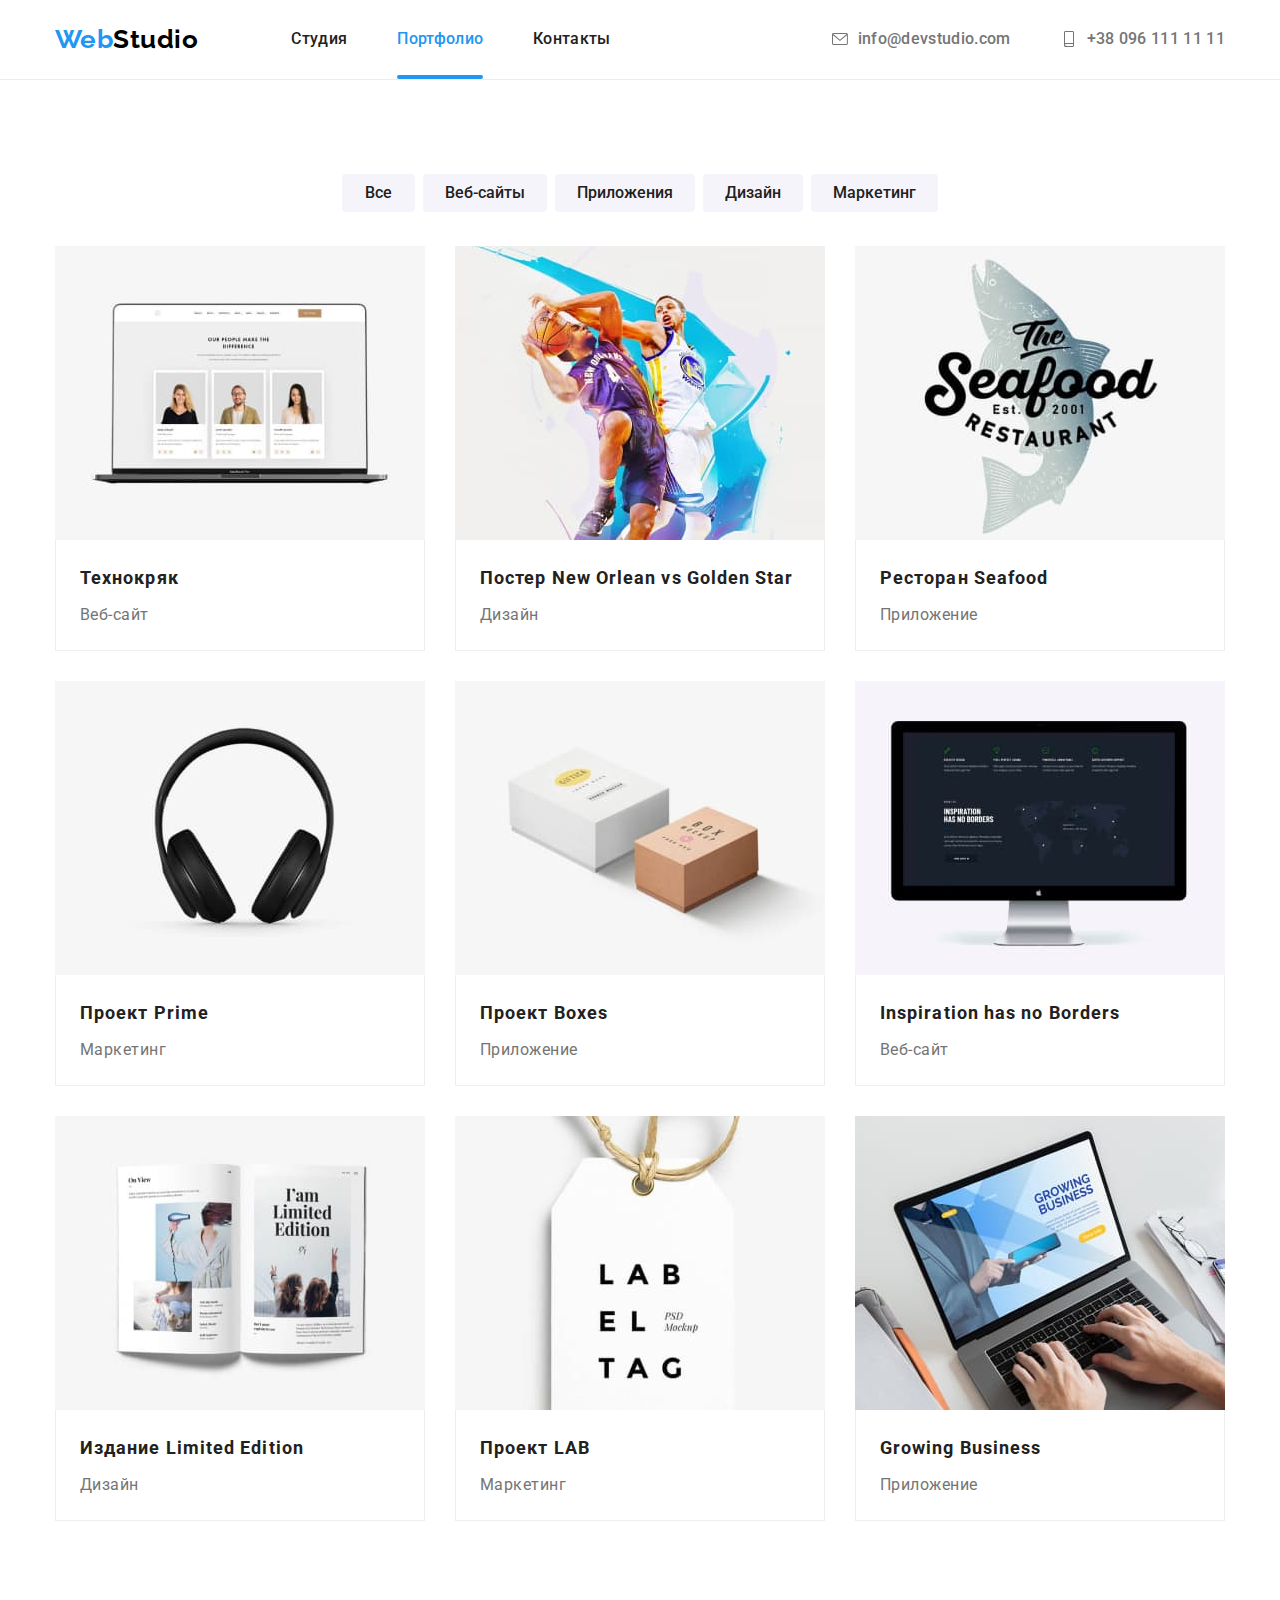
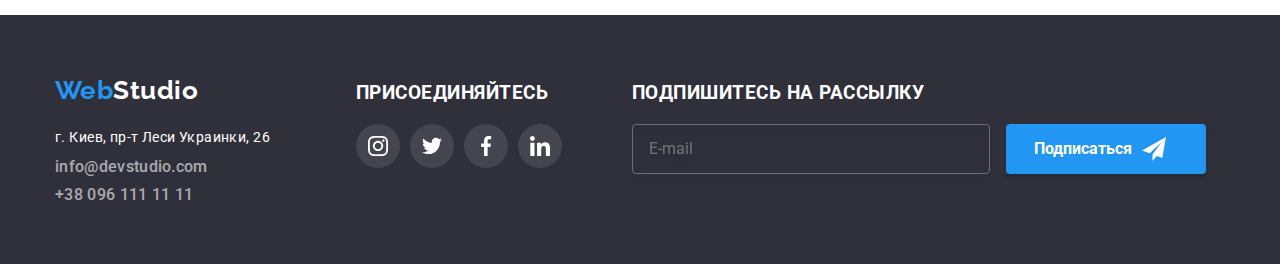
==== commit 0107282e: "updata" ====
--- a/portfolio.html
+++ b/portfolio.html
@@ -56,165 +56,165 @@
 					<!-- Прихований заголовок -->
 					<h2 class="visually-hidden">Фильтр</h2>
 					<ul class="list filter">
-						<li class="item"><button type="button" class="btn">Все</button></li>
-						<li class="item"><button type="button" class="btn">Веб-сайты</button></li>
-						<li class="item"><button type="button" class="btn">Приложения</button></li>
-						<li class="item"><button type="button" class="btn">Дизайн</button></li>
-						<li class="item"><button type="button" class="btn">Маркетинг</button></li>
+						<li class="filter__item"><button type="button" class="btn filter__btn">Все</button></li>
+						<li class="filter__item"><button type="button" class="btn filter__btn">Веб-сайты</button></li>
+						<li class="filter__item"><button type="button" class="btn filter__btn">Приложения</button></li>
+						<li class="filter__item"><button type="button" class="btn filter__btn">Дизайн</button></li>
+						<li class="filter__item"><button type="button" class="btn filter__btn">Маркетинг</button></li>
 					</ul>
 					<!-- Прихований заголовок -->
 					<h2 class="visually-hidden">Проекты</h2>
-					<ul class="list projects">
-						<li class="item">
-							<a class="link" href="">
-								<div class="box-image">
-									<img src="./images/portfolio-projects/project1.jpg" alt="" width="370" class="photo" />
-									<div class="hidden">
-										<p class="hidden-text"
-											>Ресурс предлагает комплексные предложения с разным уровнем функционала и сервисов. Все это
-											позволит посетителю получить исчерпывающие сведения о компании или частном лице.</p
-										>
-									</div>
-								</div>
-								<div class="photo-text">
-									<h3 class="list-titel">Технокряк</h3>
-									<p class="list-text">Веб-сайт</p>
-								</div>
-							</a>
-						</li>
-						<li class="item">
-							<a href="" class="link">
-								<div class="box-image">
-									<img src="./images/portfolio-projects/project2.jpg" alt="" width="370" class="photo" />
-									<div class="hidden">
-										<p class="hidden-text"
-											>Ресурс предлагает комплексные предложения с разным уровнем функционала и сервисов. Все это
-											позволит посетителю получить исчерпывающие сведения о компании или частном лице.</p
-										>
-									</div>
-								</div>
-								<div class="photo-text">
-									<h3 class="list-titel">Постер New Orlean vs Golden Star</h3>
-									<p class="list-text">Дизайн</p>
-								</div>
-							</a>
-						</li>
-						<li class="item">
-							<a href="" class="link">
-								<div class="box-image">
-									<img src="./images/portfolio-projects/project3.jpg" alt="" width="370" class="photo" />
-									<div class="hidden">
-										<p class="hidden-text"
-											>Ресурс предлагает комплексные предложения с разным уровнем функционала и сервисов. Все это
-											позволит посетителю получить исчерпывающие сведения о компании или частном лице.</p
-										>
-									</div>
-								</div>
-								<div class="photo-text">
-									<h3 class="list-titel">Ресторан Seafood</h3>
-									<p class="list-text">Приложение</p>
-								</div>
-							</a>
-						</li>
-						<li class="item">
-							<a href="" class="link">
-								<div class="box-image">
-									<img src="./images/portfolio-projects/project4.jpg" alt="" width="370" class="photo" />
-									<div class="hidden">
-										<p class="hidden-text"
-											>Ресурс предлагает комплексные предложения с разным уровнем функционала и сервисов. Все это
-											позволит посетителю получить исчерпывающие сведения о компании или частном лице.</p
-										>
-									</div>
-								</div>
-								<div class="photo-text">
-									<h3 class="list-titel">Проект Prime</h3>
-									<p class="list-text">Маркетинг</p>
-								</div>
-							</a>
-						</li>
-						<li class="item">
-							<a href="" class="link">
-								<div class="box-image">
-									<img src="./images/portfolio-projects/project5.jpg" alt="" width="370" class="photo" />
-									<div class="hidden">
-										<p class="hidden-text"
-											>Ресурс предлагает комплексные предложения с разным уровнем функционала и сервисов. Все это
-											позволит посетителю получить исчерпывающие сведения о компании или частном лице.</p
-										>
-									</div>
-								</div>
-								<div class="photo-text">
-									<h3 class="list-titel">Проект Boxes</h3>
-									<p class="list-text">Приложение</p>
-								</div>
-							</a>
-						</li>
-						<li class="item">
-							<a href="" class="link">
-								<div class="box-image">
-									<img src="./images/portfolio-projects/project6.jpg" alt="" width="370" class="photo" />
-									<div class="hidden">
-										<p class="hidden-text"
-											>Ресурс предлагает комплексные предложения с разным уровнем функционала и сервисов. Все это
-											позволит посетителю получить исчерпывающие сведения о компании или частном лице.</p
-										>
-									</div>
-								</div>
-								<div class="photo-text">
-									<h3 class="list-titel">Inspiration has no Borders</h3>
-									<p class="list-text">Веб-сайт</p>
-								</div>
-							</a>
-						</li>
-						<li class="item">
-							<a href="" class="link">
-								<div class="box-image">
-									<img src="./images/portfolio-projects/project7.jpg" alt="" width="370" class="photo" />
-									<div class="hidden">
-										<p class="hidden-text"
-											>Ресурс предлагает комплексные предложения с разным уровнем функционала и сервисов. Все это
-											позволит посетителю получить исчерпывающие сведения о компании или частном лице.</p
-										>
-									</div>
-								</div>
-								<div class="photo-text">
-									<h3 class="list-titel">Издание Limited Edition</h3>
-									<p class="list-text">Дизайн</p>
-								</div>
-							</a>
-						</li>
-						<li class="item">
-							<a href="" class="link">
-								<div class="box-image">
-									<img src="./images/portfolio-projects/project8.jpg" alt="" width="370" class="photo" />
-									<div class="hidden">
-										<p class="hidden-text"
-											>Ресурс предлагает комплексные предложения с разным уровнем функционала и сервисов. Все это
-											позволит посетителю получить исчерпывающие сведения о компании или частном лице.</p
-										>
-									</div>
-								</div>
-								<div class="photo-text">
-									<h3 class="list-titel">Проект LAB</h3>
-									<p class="list-text">Маркетинг</p>
-								</div>
-							</a>
-						</li>
-						<li class="item">
-							<a href="" class="link">
-								<div class="box-image">
-									<img src="./images/portfolio-projects/project9.jpg" alt="" width="370" class="photo" />
-									<div class="hidden">
-										<p class="hidden-text"
-											>Ресурс предлагает комплексные предложения с разным уровнем функционала и сервисов. Все это
-											позволит посетителю получить исчерпывающие сведения о компании или частном лице.</p
-										>
-									</div>
-								</div>
-								<div class="photo-text">
-									<h3 class="list-titel">Growing Business</h3>
-									<p class="list-text">Приложение</p>
+					<ul class="list grid">
+						<li class="grid__item projects">
+							<a class="link projects__link" href="">
+								<div class="projects__box-image">
+									<img src="./images/portfolio-projects/project1.jpg" alt="" width="370" class="projects__photo" />
+									<div class="projects__hidden">
+										<p class="projects__text"
+											>Ресурс предлагает комплексные предложения с разным уровнем функционала и сервисов. Все это
+											позволит посетителю получить исчерпывающие сведения о компании или частном лице.</p
+										>
+									</div>
+								</div>
+								<div class="projects__box-text">
+									<h3 class="projects__name">Технокряк</h3>
+									<p class="projects__view">Веб-сайт</p>
+								</div>
+							</a>
+						</li>
+						<li class="grid__item">
+							<a href="" class="link projects__link">
+								<div class="projects__box-image">
+									<img src="./images/portfolio-projects/project2.jpg" alt="" width="370" class="projects__photo" />
+									<div class="projects__hidden">
+										<p class="projects__text"
+											>Ресурс предлагает комплексные предложения с разным уровнем функционала и сервисов. Все это
+											позволит посетителю получить исчерпывающие сведения о компании или частном лице.</p
+										>
+									</div>
+								</div>
+								<div class="projects__box-text">
+									<h3 class="projects__name">Постер New Orlean vs Golden Star</h3>
+									<p class="projects__view">Дизайн</p>
+								</div>
+							</a>
+						</li>
+						<li class="grid__item projects">
+							<a href="" class="link projects__link">
+								<div class="projects__box-image">
+									<img src="./images/portfolio-projects/project3.jpg" alt="" width="370" class="projects__photo" />
+									<div class="projects__hidden">
+										<p class="projects__text"
+											>Ресурс предлагает комплексные предложения с разным уровнем функционала и сервисов. Все это
+											позволит посетителю получить исчерпывающие сведения о компании или частном лице.</p
+										>
+									</div>
+								</div>
+								<div class="projects__box-text">
+									<h3 class="projects__name">Ресторан Seafood</h3>
+									<p class="projects__view">Приложение</p>
+								</div>
+							</a>
+						</li>
+						<li class="grid__item projects">
+							<a href="" class="link projects__link">
+								<div class="projects__box-image">
+									<img src="./images/portfolio-projects/project4.jpg" alt="" width="370" class="projects__photo" />
+									<div class="projects__hidden">
+										<p class="projects__text"
+											>Ресурс предлагает комплексные предложения с разным уровнем функционала и сервисов. Все это
+											позволит посетителю получить исчерпывающие сведения о компании или частном лице.</p
+										>
+									</div>
+								</div>
+								<div class="projects__box-text">
+									<h3 class="projects__name">Проект Prime</h3>
+									<p class="projects__view">Маркетинг</p>
+								</div>
+							</a>
+						</li>
+						<li class="grid__item projects">
+							<a href="" class="link projects__link">
+								<div class="projects__box-image">
+									<img src="./images/portfolio-projects/project5.jpg" alt="" width="370" class="projects__photo" />
+									<div class="projects__hidden">
+										<p class="projects__text"
+											>Ресурс предлагает комплексные предложения с разным уровнем функционала и сервисов. Все это
+											позволит посетителю получить исчерпывающие сведения о компании или частном лице.</p
+										>
+									</div>
+								</div>
+								<div class="projects__box-text">
+									<h3 class="projects__name">Проект Boxes</h3>
+									<p class="projects__view">Приложение</p>
+								</div>
+							</a>
+						</li>
+						<li class="grid__item projects">
+							<a href="" class="link projects__link">
+								<div class="projects__box-image">
+									<img src="./images/portfolio-projects/project6.jpg" alt="" width="370" class="projects__photo" />
+									<div class="projects__hidden">
+										<p class="projects__text"
+											>Ресурс предлагает комплексные предложения с разным уровнем функционала и сервисов. Все это
+											позволит посетителю получить исчерпывающие сведения о компании или частном лице.</p
+										>
+									</div>
+								</div>
+								<div class="projects__box-text">
+									<h3 class="projects__name">Inspiration has no Borders</h3>
+									<p class="projects__view">Веб-сайт</p>
+								</div>
+							</a>
+						</li>
+						<li class="grid__item projects">
+							<a href="" class="link projects__link">
+								<div class="projects__box-image">
+									<img src="./images/portfolio-projects/project7.jpg" alt="" width="370" class="projects__photo" />
+									<div class="projects__hidden">
+										<p class="projects__text"
+											>Ресурс предлагает комплексные предложения с разным уровнем функционала и сервисов. Все это
+											позволит посетителю получить исчерпывающие сведения о компании или частном лице.</p
+										>
+									</div>
+								</div>
+								<div class="projects__box-text">
+									<h3 class="projects__name">Издание Limited Edition</h3>
+									<p class="projects__view">Дизайн</p>
+								</div>
+							</a>
+						</li>
+						<li class="grid__item projects">
+							<a href="" class="link projects__link">
+								<div class="projects__box-image">
+									<img src="./images/portfolio-projects/project8.jpg" alt="" width="370" class="projects__photo" />
+									<div class="projects__hidden">
+										<p class="projects__text"
+											>Ресурс предлагает комплексные предложения с разным уровнем функционала и сервисов. Все это
+											позволит посетителю получить исчерпывающие сведения о компании или частном лице.</p
+										>
+									</div>
+								</div>
+								<div class="projects__box-text">
+									<h3 class="projects__name">Проект LAB</h3>
+									<p class="projects__view">Маркетинг</p>
+								</div>
+							</a>
+						</li>
+						<li class="grid__item projects">
+							<a href="" class="link projects__link">
+								<div class="projects__box-image">
+									<img src="./images/portfolio-projects/project9.jpg" alt="" width="370" class="projects__photo" />
+									<div class="projects__hidden">
+										<p class="projects__text"
+											>Ресурс предлагает комплексные предложения с разным уровнем функционала и сервисов. Все это
+											позволит посетителю получить исчерпывающие сведения о компании или частном лице.</p
+										>
+									</div>
+								</div>
+								<div class="projects__box-text">
+									<h3 class="projects__name">Growing Business</h3>
+									<p class="projects__view">Приложение</p>
 								</div>
 							</a>
 						</li>
@@ -224,55 +224,57 @@
 		</main>
 		<!-- Подвал -->
 		<footer class="footer">
-			<div class="container">
-				<div class="blok">
-					<a href="./index.html" class="link logo">Web<span class="logo--white">Studio</span> </a>
+			<div class="container footer__container">
+				<div class="footer__blok">
+					<a href="./index.html" class="logo link">Web<span class="logo--white">Studio</span> </a>
 					<address>
-						<p class="address">г. Киев, пр-т Леси Украинки, 26</p>
-						<ul class="footer-contacts list">
-							<li class="item">
-								<a href="mailto:info@devstudio.com" class="link">info@devstudio.com</a>
+						<p class="footer__address">г. Киев, пр-т Леси Украинки, 26</p>
+						<ul class="contacts list">
+							<li class="contacts__item">
+								<a href="mailto:info@devstudio.com" class="contacts__link link">info@devstudio.com</a>
 							</li>
-							<li class="item"><a href="tel:+380961111111" class="link">+38 096 111 11 11</a></li>
+							<li class="contacts__item"
+								><a href="tel:+380961111111" class="contacts__link link">+38 096 111 11 11</a></li
+							>
 						</ul>
 					</address>
 				</div>
-				<div class="blok">
-					<h3 class="blok-titel">присоединяйтесь</h3>
-					<ul class="list social-links-company">
-						<li class="item-links">
-							<a class="link" href=""
-								><svg class="icon">
+				<div class="footer__blok">
+					<h3 class="footer__title">присоединяйтесь</h3>
+					<ul class="list social-links">
+						<li class="social-links__item">
+							<a class="social-links__link link" href=""
+								><svg class="social-links__icon">
 									<use href="./images/icon.svg#instagram"></use>
 								</svg>
 							</a>
 						</li>
-						<li class="item-links">
-							<a class="link" href=""
-								><svg class="icon">
+						<li class="social-links__item">
+							<a class="social-links__link link" href=""
+								><svg class="social-links__icon">
 									<use href="./images/icon.svg#twitter"></use></svg
 							></a>
 						</li>
-						<li class="item-links">
-							<a class="link" href=""
-								><svg class="icon">
+						<li class="social-links__item">
+							<a class="social-links__link link" href=""
+								><svg class="social-links__icon">
 									<use href="./images/icon.svg#facebook"></use></svg></a
 						></li>
-						<li class="item-links">
-							<a class="link" href=""
-								><svg class="icon">
+						<li class="social-links__item">
+							<a class="social-links__link link" href=""
+								><svg class="social-links__icon">
 									<use href="./images/icon.svg#linkedin"></use></svg></a
 						></li>
 					</ul>
 				</div>
-				<div class="blok">
-					<h3 class="blok-titel">Подпишитесь на рассылку</h3>
+				<div class="footer__blok">
+					<h3 class="footer__title">Подпишитесь на рассылку</h3>
 					<form>
-						<input type="email" placeholder="E-mail" class="blok-email" />
-						<button type="submit" class="email-button">
-							<span class="email-btn">
-								<span class="email-text">Подписаться</span>
-								<svg class="email-icon">
+						<input type="email" placeholder="E-mail" class="footer__input" />
+						<button type="submit" class="btn">
+							<span class="btn__box">
+								<span class="btn__text">Подписаться</span>
+								<svg class="btn__icon">
 									<use href="./images/icon.svg#icon-send"></use>
 								</svg>
 							</span>
--- a/css/main.min.css
+++ b/css/main.min.css
@@ -1 +1 @@
-.visually-hidden{position:absolute;white-space:nowrap;width:1px;height:1px;overflow:hidden;border:0;padding:0;clip:rect(0 0 0 0);-webkit-clip-path:inset(50%);clip-path:inset(50%);margin:-1px}h1,h2,h3,h4,h5,h6,p{margin:0}img{display:block;max-width:100%;height:auto}.link{text-decoration:none;color:currentColor}.list{list-style:none;padding:0;margin:0}body{font-family:"Roboto",sans-serif;color:#212121;letter-spacing:.03em;color:#757575}.container{width:1200px;padding-left:15px;padding-right:15px;margin-left:auto;margin-right:auto}.header{padding-top:24px;padding-bottom:24px;border-bottom:1px solid #ececec}.header__container{display:-webkit-box;display:-ms-flexbox;display:flex;-webkit-box-align:center;-ms-flex-align:center;align-items:center}.logo{font-family:"Raleway",sans-serif;font-weight:700;font-size:26px;line-height:1.19;color:#2196f3;text-decoration:none}.logo--dark{color:#000}.logo--white{color:#fff}.header .logo{margin-right:93px}.social-links{display:-webkit-box;display:-ms-flexbox;display:flex;-webkit-box-pack:center;-ms-flex-pack:center;justify-content:center;color:#afb1b8}.social-links__item+.social-links__item{margin-left:10px}.social-links__link{padding:12px;display:block;width:44px;height:44px;border-radius:50%;color:"Raleway",sans-serif;-webkit-transition:color 250ms cubic-bezier(0.4, 0, 0.2, 1),background-color 250ms cubic-bezier(0.4, 0, 0.2, 1);transition:color 250ms cubic-bezier(0.4, 0, 0.2, 1),background-color 250ms cubic-bezier(0.4, 0, 0.2, 1)}.social-links__link:hover,.social-links__link:focus{background-color:#2196f3;color:#fff}.social-links__icon{display:-webkit-inline-box;display:-ms-inline-flexbox;display:inline-flex;width:20px;height:20px;fill:currentColor}.site-nav{display:-webkit-box;display:-ms-flexbox;display:flex}.site-nav__item{position:relative}.site-nav__item+.site-nav__item{margin-left:50px}.site-nav__link{font-weight:500;line-height:1.14;letter-spacing:.02em;color:#212121;-webkit-transition:color 250ms cubic-bezier(0.4, 0, 0.2, 1);transition:color 250ms cubic-bezier(0.4, 0, 0.2, 1)}.site-nav__link:hover,.site-nav__link:focus{color:#2196f3}.site-nav__link--current{color:#2196f3}.site-nav__link--current::after{content:"";position:absolute;left:0;bottom:-30px;width:100%;height:4px;background:#2196f3;border-radius:2px}.contacts{display:-webkit-box;display:-ms-flexbox;display:flex;margin-left:auto}.contacts__item+.contacts__item{margin-left:50px}.contacts__item:hover,.contacts__item:focus{color:#2196f3}.contacts__link{display:-webkit-box;display:-ms-flexbox;display:flex;-webkit-box-align:center;-ms-flex-align:center;align-items:center;font-weight:500;line-height:1.14;letter-spacing:.02em;color:inherit;-webkit-transition:color 250ms cubic-bezier(0.4, 0, 0.2, 1);transition:color 250ms cubic-bezier(0.4, 0, 0.2, 1)}.contacts__icon{display:inline-block;margin-right:10px;width:16px;height:16px;fill:currentColor}.hero{text-align:center;padding-top:200px;padding-bottom:200px;background-image:-webkit-gradient(linear, left top, right top, from(rgba(47, 48, 58, 0.4)), to(rgba(47, 48, 58, 0.4))),url(../images/background-hero.jpg);background-image:linear-gradient(to right, rgba(47, 48, 58, 0.4), rgba(47, 48, 58, 0.4)),url(../images/background-hero.jpg);background-color:#2f303a;background-repeat:no-repeat;background-position:50% 50%;background-size:1600px}.hero__titel{margin-top:0;margin-bottom:30px;font-weight:900;font-size:44px;line-height:1.36;letter-spacing:.06em;text-transform:uppercase;color:#fff}.btn{min-width:200px;padding:10px 32px;font-weight:700;font-size:16px;line-height:1.87;-webkit-box-shadow:0px 4px 4px rgba(0,0,0,.15);box-shadow:0px 4px 4px rgba(0,0,0,.15);border-radius:4px;border:0;color:#fff;background-color:#2196f3;cursor:pointer;font-family:inherit}.peculiarities{padding-top:94px;padding-bottom:94px}.peculiarities__container{padding-bottom:0}.peculiarities__list{display:-webkit-box;display:-ms-flexbox;display:flex}.peculiarities__box{display:-webkit-box;display:-ms-flexbox;display:flex;-webkit-box-align:center;-ms-flex-align:center;align-items:center;-webkit-box-pack:center;-ms-flex-pack:center;justify-content:center;height:120px;margin-bottom:30px;background:#f5f4fa;border-radius:4px}.peculiarities__icon{width:70px;height:70px}.peculiarities__titel{margin-bottom:10px;font-weight:700;font-size:14px;line-height:1.14;text-transform:uppercase;color:#212121}.peculiarities__item{width:calc((100% - 90px)/4);margin-right:30px}.peculiarities__item:nth-child(4n){margin-right:0px}.work{padding-bottom:94px}.work__titel{text-align:center;margin-bottom:50px;font-weight:700;font-size:36px;line-height:1.16;color:#212121}.work__list{display:-webkit-box;display:-ms-flexbox;display:flex}.work__item{position:relative;width:calc((100% - 60px)/3);margin-right:30px}.work__item:nth-child(3n){margin-right:0px}.work__label{position:absolute;left:0;bottom:0;width:100%;height:70px;display:-webkit-box;display:-ms-flexbox;display:flex;-webkit-box-pack:center;-ms-flex-pack:center;justify-content:center;-webkit-box-align:center;-ms-flex-align:center;align-items:center;background:rgba(47,48,58,.8)}.work__subtitel{font-weight:700;font-size:14px;line-height:1.14;letter-spacing:.03em;text-transform:uppercase;color:#fff}.team{padding-top:94px;padding-bottom:94px;background-color:#f5f4fa}.team__titel{text-align:center;margin-bottom:50px;font-weight:700;font-size:36px;line-height:1.16;color:#212121}.team__list{display:-webkit-box;display:-ms-flexbox;display:flex}.team__item{width:calc((100% - 90px)/4);margin-right:30px;text-align:center;-webkit-box-shadow:0px 1px 3px rgba(0,0,0,.12),0px 1px 1px rgba(0,0,0,.14),0px 2px 1px rgba(0,0,0,.2);box-shadow:0px 1px 3px rgba(0,0,0,.12),0px 1px 1px rgba(0,0,0,.14),0px 2px 1px rgba(0,0,0,.2);border-radius:0px 0px 4px 4px;background-color:#fff}.team__item:nth-child(4n){margin-right:0px}.team__label{padding-top:30px;padding-bottom:30px}.team__name{margin-bottom:10px;font-weight:500;font-size:16px;line-height:1.18;color:#212121}.team__position{margin-bottom:16px;font-size:16px;line-height:1.19}.client{padding-top:94px;padding-bottom:94px}.client__titel{margin-bottom:50px;font-weight:700;font-size:36px;line-height:1.16;text-align:center;color:#212121}.client__list{display:-webkit-box;display:-ms-flexbox;display:flex;color:var(--icon-color)}.client__item{width:170px;height:92px}.client__item+.client__item{margin-left:30px}.client .link{display:-webkit-box;display:-ms-flexbox;display:flex;-webkit-box-align:center;-ms-flex-align:center;align-items:center;-webkit-box-pack:center;-ms-flex-pack:center;justify-content:center;width:100%;height:100%;color:#afb1b8;border:1px solid;border-radius:4px;-webkit-transition:color 250ms cubic-bezier(0.4, 0, 0.2, 1),border 250ms cubic-bezier(0.4, 0, 0.2, 1);transition:color 250ms cubic-bezier(0.4, 0, 0.2, 1),border 250ms cubic-bezier(0.4, 0, 0.2, 1)}.client .link:hover,.client .link:focus{color:#2196f3}.client__icon{display:block;width:106px;height:60px;fill:currentColor}.backdrop{position:fixed;top:0;right:0;bottom:0;left:0;background:rgba(0,0,0,.2);opacity:1;-webkit-transition:opacity 250ms var(--cubic),visibility 250ms var(--cubic);transition:opacity 250ms var(--cubic),visibility 250ms var(--cubic)}.backdrop.is-hidden .modal{-webkit-transform:translate(-50%, -50%) scale(0.5);transform:translate(-50%, -50%) scale(0.5)}/*# sourceMappingURL=main.min.css.map */+.visually-hidden{position:absolute;white-space:nowrap;width:1px;height:1px;overflow:hidden;border:0;padding:0;clip:rect(0 0 0 0);-webkit-clip-path:inset(50%);clip-path:inset(50%);margin:-1px}h1,h2,h3,h4,h5,h6,p{margin:0}img{display:block;max-width:100%;height:auto}.link{text-decoration:none;color:currentColor}.list{list-style:none;padding:0;margin:0}body{font-family:"Roboto",sans-serif;color:#212121;letter-spacing:.03em;color:#757575}.container{width:1200px;padding-left:15px;padding-right:15px;margin-left:auto;margin-right:auto}.header{padding-top:24px;padding-bottom:24px;border-bottom:1px solid #ececec}.header__container{display:-webkit-box;display:-ms-flexbox;display:flex;-webkit-box-align:center;-ms-flex-align:center;align-items:center}.logo{display:inline-block;font-family:"Raleway",sans-serif;font-weight:700;font-size:26px;line-height:1.19;color:#2196f3;text-decoration:none}.logo--dark{color:#000}.logo--white{color:#fff}.header .logo{margin-right:93px}.footer .logo{margin-bottom:20px}.social-links{display:-webkit-box;display:-ms-flexbox;display:flex;-webkit-box-pack:center;-ms-flex-pack:center;justify-content:center;color:#afb1b8}.social-links__item+.social-links__item{margin-left:10px}.social-links__link{padding:12px;display:block;width:44px;height:44px;border-radius:50%;color:"Raleway",sans-serif;-webkit-transition:color 250ms cubic-bezier(0.4, 0, 0.2, 1),background-color 250ms cubic-bezier(0.4, 0, 0.2, 1);transition:color 250ms cubic-bezier(0.4, 0, 0.2, 1),background-color 250ms cubic-bezier(0.4, 0, 0.2, 1)}.social-links__link:hover,.social-links__link:focus{background-color:#2196f3;color:#fff}.footer .social-links__link{color:#fff;background-color:rgba(255,255,255,.1)}.footer .social-links__link:hover,.footer .social-links__link:focus{background-color:#2196f3}.social-links__icon{display:-webkit-inline-box;display:-ms-inline-flexbox;display:inline-flex;width:20px;height:20px;fill:currentColor}.site-nav{display:-webkit-box;display:-ms-flexbox;display:flex}.site-nav__item{position:relative}.site-nav__item+.site-nav__item{margin-left:50px}.site-nav__link{font-weight:500;line-height:1.14;letter-spacing:.02em;color:#212121;-webkit-transition:color 250ms cubic-bezier(0.4, 0, 0.2, 1);transition:color 250ms cubic-bezier(0.4, 0, 0.2, 1)}.site-nav__link:hover,.site-nav__link:focus{color:#2196f3}.site-nav__link--current{color:#2196f3}.site-nav__link--current::after{content:"";position:absolute;left:0;bottom:-30px;width:100%;height:4px;background:#2196f3;border-radius:2px}.contacts{display:-webkit-box;display:-ms-flexbox;display:flex;margin-left:auto}.contacts__link{display:-webkit-box;display:-ms-flexbox;display:flex;-webkit-box-align:center;-ms-flex-align:center;align-items:center;font-weight:500;line-height:1.14;letter-spacing:.02em;color:inherit;-webkit-transition:color 250ms cubic-bezier(0.4, 0, 0.2, 1);transition:color 250ms cubic-bezier(0.4, 0, 0.2, 1)}.header .contacts__item+.contacts__item{margin-left:50px}.footer .contacts{-webkit-box-orient:vertical;-webkit-box-direction:normal;-ms-flex-direction:column;flex-direction:column}.footer .contacts__item:not(:last-child){margin-bottom:9px}.footer .contacts__item{color:rgba(255,255,255,.6);font-style:normal;-webkit-transition:color 250ms cubic-bezier(0.4, 0, 0.2, 1);transition:color 250ms cubic-bezier(0.4, 0, 0.2, 1)}.contacts__item:hover,.contacts__item:focus{color:#2196f3}.contacts__icon{display:inline-block;margin-right:10px;width:16px;height:16px;fill:currentColor}.hero{text-align:center;padding-top:200px;padding-bottom:200px;background-image:-webkit-gradient(linear, left top, right top, from(rgba(47, 48, 58, 0.4)), to(rgba(47, 48, 58, 0.4))),url(../images/background-hero.jpg);background-image:linear-gradient(to right, rgba(47, 48, 58, 0.4), rgba(47, 48, 58, 0.4)),url(../images/background-hero.jpg);background-color:#2f303a;background-repeat:no-repeat;background-position:50% 50%;background-size:1600px}.hero__titel{margin-top:0;margin-bottom:30px;font-weight:900;font-size:44px;line-height:1.36;letter-spacing:.06em;text-transform:uppercase;color:#fff}.btn{min-width:200px;padding:10px 32px;font-weight:700;font-size:16px;line-height:1.87;-webkit-box-shadow:0px 4px 4px rgba(0,0,0,.15);box-shadow:0px 4px 4px rgba(0,0,0,.15);border-radius:4px;border:0;color:#fff;background-color:#2196f3;cursor:pointer;font-family:inherit}.footer .btn{padding:10px 28px;margin-left:12px}.footer .btn__box{display:-webkit-box;display:-ms-flexbox;display:flex;-webkit-box-align:center;-ms-flex-align:center;align-items:center}.footer .btn__icon{margin-left:10px;width:24px;height:24px;fill:currentColor}.filter__btn{min-width:73px;padding:6px 22px;font-weight:500;line-height:1.62;color:#212121;background-color:#f5f4fa;-webkit-box-shadow:none;box-shadow:none;-webkit-transition:color 250ms cubic-bezier(0.4, 0, 0.2, 1),background-color 250ms cubic-bezier(0.4, 0, 0.2, 1),-webkit-box-shadow 250ms cubic-bezier(0.4, 0, 0.2, 1);transition:color 250ms cubic-bezier(0.4, 0, 0.2, 1),background-color 250ms cubic-bezier(0.4, 0, 0.2, 1),-webkit-box-shadow 250ms cubic-bezier(0.4, 0, 0.2, 1);transition:color 250ms cubic-bezier(0.4, 0, 0.2, 1),background-color 250ms cubic-bezier(0.4, 0, 0.2, 1),box-shadow 250ms cubic-bezier(0.4, 0, 0.2, 1);transition:color 250ms cubic-bezier(0.4, 0, 0.2, 1),background-color 250ms cubic-bezier(0.4, 0, 0.2, 1),box-shadow 250ms cubic-bezier(0.4, 0, 0.2, 1),-webkit-box-shadow 250ms cubic-bezier(0.4, 0, 0.2, 1)}.filter__btn:hover,.filter__btn:focus{color:#fff;background-color:#2196f3;-webkit-box-shadow:0px 3px 1px rgba(0,0,0,.1),0px 1px 2px rgba(0,0,0,.08),0px 2px 2px rgba(0,0,0,.12);box-shadow:0px 3px 1px rgba(0,0,0,.1),0px 1px 2px rgba(0,0,0,.08),0px 2px 2px rgba(0,0,0,.12)}.peculiarities{padding-top:94px;padding-bottom:94px}.peculiarities__container{padding-bottom:0}.peculiarities__list{display:-webkit-box;display:-ms-flexbox;display:flex}.peculiarities__box{display:-webkit-box;display:-ms-flexbox;display:flex;-webkit-box-align:center;-ms-flex-align:center;align-items:center;-webkit-box-pack:center;-ms-flex-pack:center;justify-content:center;height:120px;margin-bottom:30px;background:#f5f4fa;border-radius:4px}.peculiarities__icon{width:70px;height:70px}.peculiarities__titel{margin-bottom:10px;font-weight:700;font-size:14px;line-height:1.14;text-transform:uppercase;color:#212121}.peculiarities__item{width:calc((100% - 90px)/4);margin-right:30px}.peculiarities__item:nth-child(4n){margin-right:0px}.work{padding-bottom:94px}.work__titel{text-align:center;margin-bottom:50px;font-weight:700;font-size:36px;line-height:1.16;color:#212121}.work__list{display:-webkit-box;display:-ms-flexbox;display:flex}.work__item{position:relative;width:calc((100% - 60px)/3);margin-right:30px}.work__item:nth-child(3n){margin-right:0px}.work__label{position:absolute;left:0;bottom:0;width:100%;height:70px;display:-webkit-box;display:-ms-flexbox;display:flex;-webkit-box-pack:center;-ms-flex-pack:center;justify-content:center;-webkit-box-align:center;-ms-flex-align:center;align-items:center;background:rgba(47,48,58,.8)}.work__subtitel{font-weight:700;font-size:14px;line-height:1.14;letter-spacing:.03em;text-transform:uppercase;color:#fff}.team{padding-top:94px;padding-bottom:94px;background-color:#f5f4fa}.team__titel{text-align:center;margin-bottom:50px;font-weight:700;font-size:36px;line-height:1.16;color:#212121}.team__list{display:-webkit-box;display:-ms-flexbox;display:flex}.team__item{width:calc((100% - 90px)/4);margin-right:30px;text-align:center;-webkit-box-shadow:0px 1px 3px rgba(0,0,0,.12),0px 1px 1px rgba(0,0,0,.14),0px 2px 1px rgba(0,0,0,.2);box-shadow:0px 1px 3px rgba(0,0,0,.12),0px 1px 1px rgba(0,0,0,.14),0px 2px 1px rgba(0,0,0,.2);border-radius:0px 0px 4px 4px;background-color:#fff}.team__item:nth-child(4n){margin-right:0px}.team__label{padding-top:30px;padding-bottom:30px}.team__name{margin-bottom:10px;font-weight:500;font-size:16px;line-height:1.18;color:#212121}.team__position{margin-bottom:16px;font-size:16px;line-height:1.19}.client{padding-top:94px;padding-bottom:94px}.client__titel{margin-bottom:50px;font-weight:700;font-size:36px;line-height:1.16;text-align:center;color:#212121}.client__list{display:-webkit-box;display:-ms-flexbox;display:flex;color:var(--icon-color)}.client__item{width:170px;height:92px}.client__item+.client__item{margin-left:30px}.client .link{display:-webkit-box;display:-ms-flexbox;display:flex;-webkit-box-align:center;-ms-flex-align:center;align-items:center;-webkit-box-pack:center;-ms-flex-pack:center;justify-content:center;width:100%;height:100%;color:#afb1b8;border:1px solid;border-radius:4px;-webkit-transition:color 250ms cubic-bezier(0.4, 0, 0.2, 1),border 250ms cubic-bezier(0.4, 0, 0.2, 1);transition:color 250ms cubic-bezier(0.4, 0, 0.2, 1),border 250ms cubic-bezier(0.4, 0, 0.2, 1)}.client .link:hover,.client .link:focus{color:#2196f3}.client__icon{display:block;width:106px;height:60px;fill:currentColor}.backdrop{position:fixed;top:0;right:0;bottom:0;left:0;background:rgba(0,0,0,.2);opacity:1;-webkit-transition:opacity 250ms var(--cubic),visibility 250ms var(--cubic);transition:opacity 250ms var(--cubic),visibility 250ms var(--cubic)}.backdrop.is-hidden{visibility:visible;opacity:0;pointer-events:none}.backdrop.is-hidden .modal{-webkit-transform:translate(-50%, -50%) scale(0.5);transform:translate(-50%, -50%) scale(0.5)}.modal{position:absolute;top:50%;left:50%;width:528px;height:581px;padding:40px;background-color:#fff;-webkit-box-shadow:0px 1px 3px rgba(0,0,0,.12),0px 1px 1px rgba(0,0,0,.14),0px 2px 1px rgba(0,0,0,.2);box-shadow:0px 1px 3px rgba(0,0,0,.12),0px 1px 1px rgba(0,0,0,.14),0px 2px 1px rgba(0,0,0,.2);border-radius:4px;-webkit-transform:translate(-50%, -50%) scale(1);transform:translate(-50%, -50%) scale(1);-webkit-transition:-webkit-transform 250ms cubic-bezier(0.4, 0, 0.2, 1);transition:-webkit-transform 250ms cubic-bezier(0.4, 0, 0.2, 1);transition:transform 250ms cubic-bezier(0.4, 0, 0.2, 1);transition:transform 250ms cubic-bezier(0.4, 0, 0.2, 1), -webkit-transform 250ms cubic-bezier(0.4, 0, 0.2, 1)}.modal__close-btn{position:absolute;top:8px;right:8px;display:-webkit-box;display:-ms-flexbox;display:flex;-webkit-box-pack:center;-ms-flex-pack:center;justify-content:center;-webkit-box-align:center;-ms-flex-align:center;align-items:center;width:30px;height:30px;border-radius:50%;border:1px solid rgba(0,0,0,.1);background-color:inherit;-webkit-transition:fill 250ms cubic-bezier(0.4, 0, 0.2, 1);transition:fill 250ms cubic-bezier(0.4, 0, 0.2, 1)}.modal__close-btn:hover,.modal__close-btn:focus{fill:#2196f3}.modal__close-icon{width:18px;height:18px}.modal__titel{margin-bottom:12px;font-size:20px;line-height:1.15;letter-spacing:.03em;color:#212121}.form{display:-webkit-box;display:-ms-flexbox;display:flex;-ms-flex-wrap:wrap;flex-wrap:wrap}.form__fild{position:relative;width:100%;display:-webkit-box;display:-ms-flexbox;display:flex;-webkit-box-orient:vertical;-webkit-box-direction:normal;-ms-flex-direction:column;flex-direction:column;margin-bottom:10px}.form__fild--last{margin-bottom:20px}.form__text{margin-bottom:4px;font-size:12px;line-height:1.17;letter-spacing:.01em;color:var(--text-color)}.for__box{position:relative}.form__input{font:inherit;padding-left:42px;height:40px;width:100%;border:none;border:1px solid rgba(33,33,33,.2);border-radius:4px;outline:none;-webkit-transition:border 250ms cubic-bezier(0.4, 0, 0.2, 1);transition:border 250ms cubic-bezier(0.4, 0, 0.2, 1)}.form__input:focus{border:1px solid #2196f3}.form__icon{position:absolute;left:12px;top:50%;width:18px;height:18px;fill:#212121;-webkit-transform:translateY -50%;transform:translateY -50%;-webkit-transition:fill 250ms cubic-bezier(0.4, 0, 0.2, 1);transition:fill 250ms cubic-bezier(0.4, 0, 0.2, 1)}.form__input:focus+.form__icon{fill:#2196f3}.form__input--comment{padding:12px 16px;height:120px;resize:none}.form__input--comment::-webkit-input-placeholder{color:rgba(117,117,117,.5)}.form__input--comment::-moz-placeholder{color:rgba(117,117,117,.5)}.form__input--comment:-ms-input-placeholder{color:rgba(117,117,117,.5)}.form__input--comment::-ms-input-placeholder{color:rgba(117,117,117,.5)}.form__input--comment::placeholder{color:rgba(117,117,117,.5)}.checkbox{display:-webkit-box;display:-ms-flexbox;display:flex;-webkit-box-align:center;-ms-flex-align:center;align-items:center;margin-bottom:30px}.checkbox__icon{width:16px;height:15px;border:2px solid #212121;border-radius:2px}.checkbox__input:checked+.checkbox__icon{border:none;background-color:#2196f3}.checkbox__text{font-size:14px;margin-left:7px;line-height:1.71;letter-spacing:.03em}.checkbox__link{color:#2196f3}.modal__btn{margin-left:auto;margin-right:auto;-webkit-transition:background-color 250ms cubic-bezier(0.4, 0, 0.2, 1);transition:background-color 250ms cubic-bezier(0.4, 0, 0.2, 1)}.modal__btn:hover,.modal__btn:focus{background-color:#188ce8}.footer{background-color:#2f303a;padding-top:60px;padding-bottom:60px}.footer__container{display:-webkit-box;display:-ms-flexbox;display:flex;-webkit-box-align:baseline;-ms-flex-align:baseline;align-items:baseline}.footer__blok+.footer__blok{margin-left:70px}.footer__address{width:231px;font-size:14px;line-height:1.71;letter-spacing:.03em;margin-bottom:9px;color:#fff;font-style:normal}.footer__title{margin-bottom:20px;font-weight:700;line-height:1.14;text-transform:uppercase;color:#fff}.footer__input{outline:none;padding:15px 16px;width:358px;border:1px solid rgba(255,255,255,.3);-webkit-filter:drop-shadow(0px 4px 4px rgba(0, 0, 0, 0.15));filter:drop-shadow(0px 4px 4px rgba(0, 0, 0, 0.15));border-radius:4px;background-color:rgba(0,0,0,0);color:#fff}.portfolio{padding-top:94px;padding-bottom:94px}.filter{display:-webkit-box;display:-ms-flexbox;display:flex;-webkit-box-pack:center;-ms-flex-pack:center;justify-content:center;margin-bottom:34px}.filter__item{margin-right:8px}.filter__item:last-child{margin-right:0}.grid{display:-webkit-box;display:-ms-flexbox;display:flex;-ms-flex-wrap:wrap;flex-wrap:wrap}.grid__item{-webkit-box-sizing:border-box;box-sizing:border-box;width:370px;margin-right:30px;margin-bottom:30px}.grid__item:nth-last-child(-n+3){margin-bottom:0}.grid__item:nth-child(3n){margin-right:0px}.projects__link{display:inline-block;text-decoration:none;color:inherit;-webkit-transition:-webkit-box-shadow 250ms cubic-bezier(0.4, 0, 0.2, 1);transition:-webkit-box-shadow 250ms cubic-bezier(0.4, 0, 0.2, 1);transition:box-shadow 250ms cubic-bezier(0.4, 0, 0.2, 1);transition:box-shadow 250ms cubic-bezier(0.4, 0, 0.2, 1), -webkit-box-shadow 250ms cubic-bezier(0.4, 0, 0.2, 1)}.projects__link:hover,.projects__link:focus{-webkit-box-shadow:0px 1px 1px rgba(0,0,0,.12),0px 4px 4px rgba(0,0,0,.06),1px 4px 6px rgba(0,0,0,.16);box-shadow:0px 1px 1px rgba(0,0,0,.12),0px 4px 4px rgba(0,0,0,.06),1px 4px 6px rgba(0,0,0,.16)}.projects__box-image{position:relative;overflow:hidden}.projects__hidden{position:absolute;left:0;top:0;width:100%;height:100%;-webkit-transform:translateY(100%);transform:translateY(100%);-webkit-transition:-webkit-transform 250ms cubic-bezier(0.4, 0, 0.2, 1);transition:-webkit-transform 250ms cubic-bezier(0.4, 0, 0.2, 1);transition:transform 250ms cubic-bezier(0.4, 0, 0.2, 1);transition:transform 250ms cubic-bezier(0.4, 0, 0.2, 1), -webkit-transform 250ms cubic-bezier(0.4, 0, 0.2, 1);background:rgba(33,150,243,.9)}.projects__link:hover .projects__hidden,.projects__link:focus .projects__hidden{-webkit-transform:translateY(0);transform:translateY(0)}.projects__text{display:inline-block;font-size:18px;line-height:1.56;letter-spacing:.03em;margin-top:63px;margin-right:24px;margin-bottom:63px;margin-left:24px;color:#fff}.projects__box-text{padding-top:20px;padding-right:24px;padding-bottom:20px;padding-left:24px;border-right:1px solid #eee;border-bottom:1px solid #eee;border-left:1px solid #eee}.projects__name{margin-bottom:4px;font-weight:700;font-size:18px;line-height:2;letter-spacing:.06em;color:#212121}.projects__view{font-size:16px;line-height:1.87}/*# sourceMappingURL=main.min.css.map */